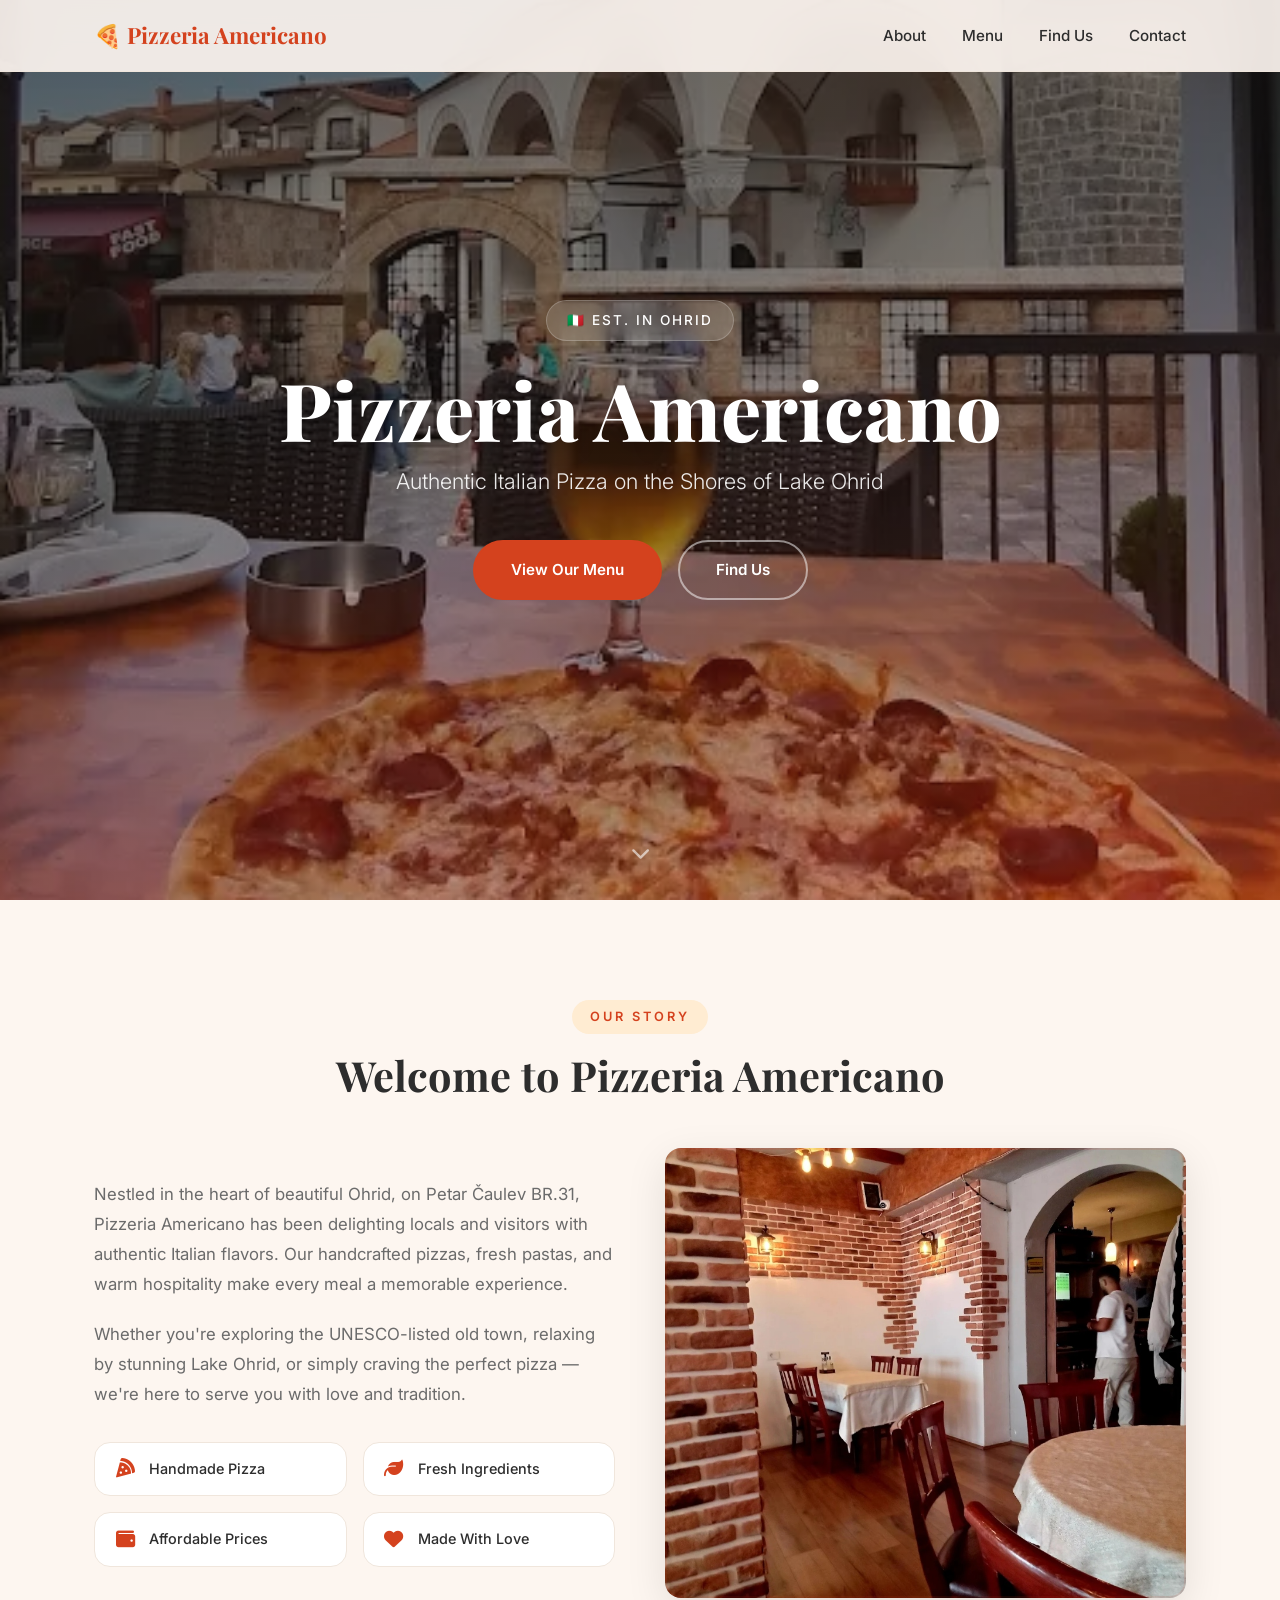
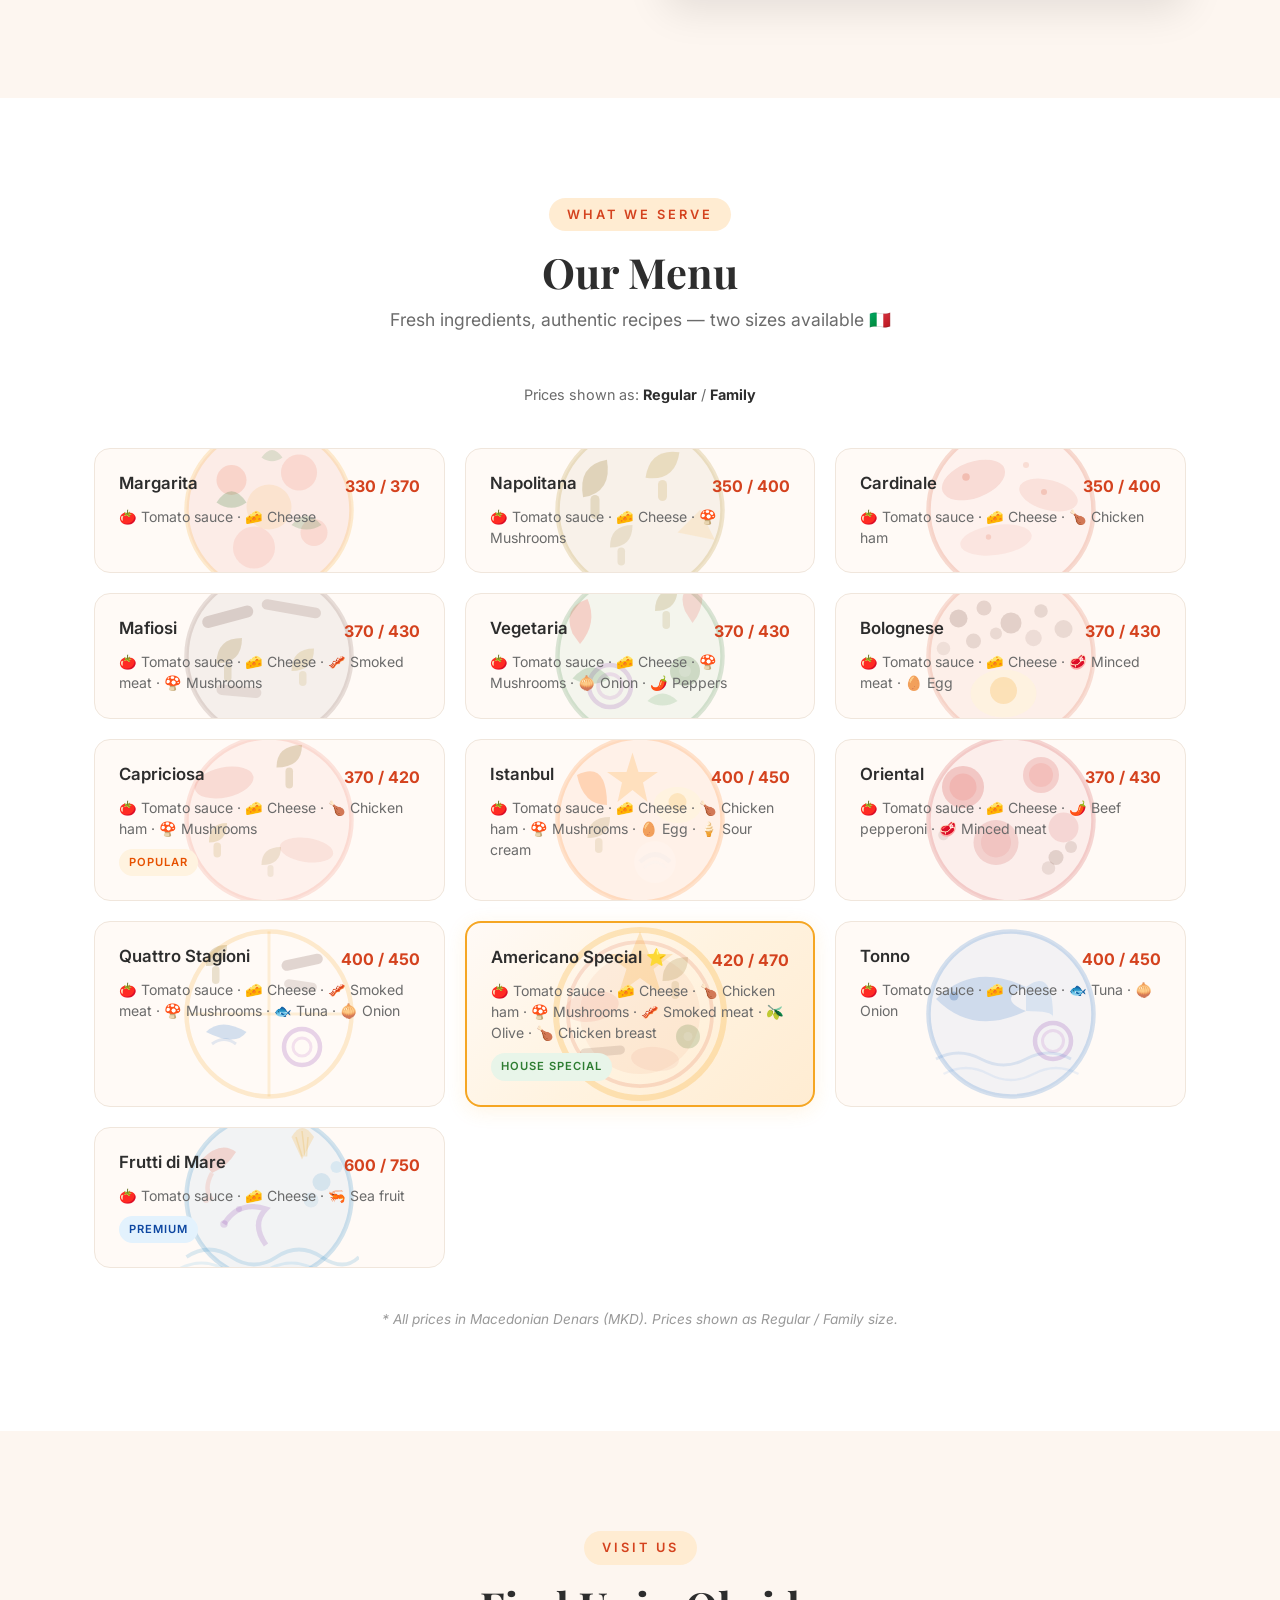
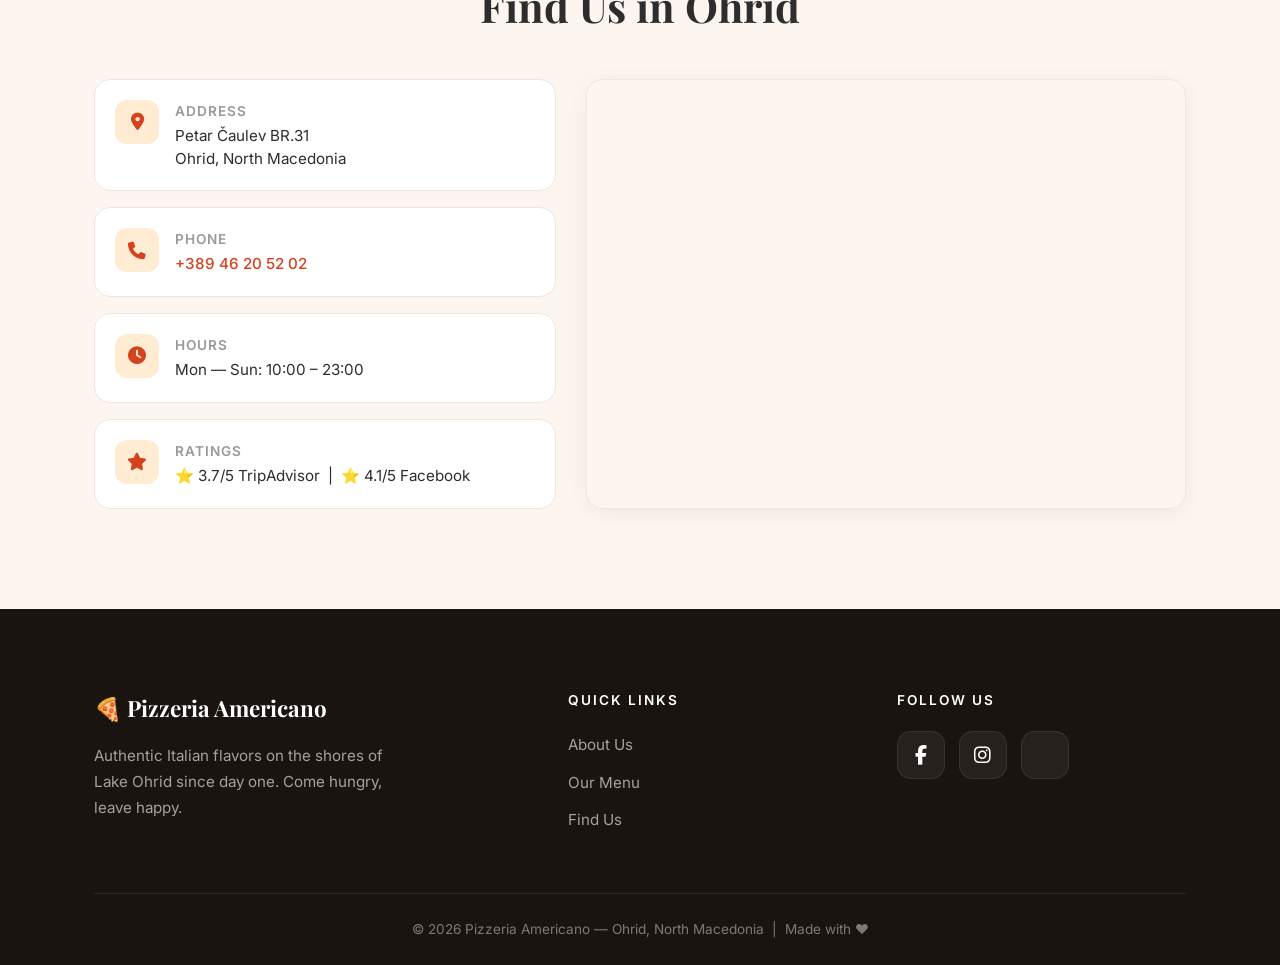
==== index.html @ 8ba512fb "Initial commit: Pizzeria Americano website" ====
<!DOCTYPE html>
<html lang="en">
<head>
    <meta charset="UTF-8">
    <meta name="viewport" content="width=device-width, initial-scale=1.0">

    <!-- SEO: Title shown in Google results and browser tab -->
    <title>Pizzeria Americano — Authentic Pizza in Ohrid, North Macedonia</title>

    <!-- SEO: Description shown under title in Google results -->
    <meta name="description" content="Pizzeria Americano in Ohrid serves authentic Italian pizza, pasta, and more. Affordable prices, cozy atmosphere, located near the city center on Petar Čaulev BR.31.">

    <!-- Open Graph: Makes link look good when shared on Facebook/WhatsApp -->
    <meta property="og:title" content="Pizzeria Americano — Ohrid">
    <meta property="og:description" content="Authentic Italian pizza & pasta in the heart of Ohrid, North Macedonia.">
    <meta property="og:image" content="images/hero.png">
    <meta property="og:type" content="website">

    <!-- Stylesheet -->
    <link rel="stylesheet" href="style.css">

    <!-- Google Fonts (premium typography) -->
    <link rel="preconnect" href="https://fonts.googleapis.com">
    <link rel="preconnect" href="https://fonts.gstatic.com" crossorigin>
    <link href="https://fonts.googleapis.com/css2?family=Playfair+Display:wght@600;700;800&family=Inter:wght@300;400;500;600;700&display=swap" rel="stylesheet">

    <!-- Font Awesome for social media & UI icons (free CDN) -->
    <link rel="stylesheet" href="https://cdnjs.cloudflare.com/ajax/libs/font-awesome/6.5.0/css/all.min.css">
</head>
<body>

    <!-- ==================== NAVIGATION ==================== -->
    <nav id="navbar">
        <div class="nav-container">
            <a href="#" class="nav-logo">🍕 Pizzeria Americano</a>
            <button class="nav-toggle" id="navToggle" aria-label="Toggle menu">
                <i class="fas fa-bars"></i>
            </button>
            <ul class="nav-links" id="navLinks">
                <li><a href="#about">About</a></li>
                <li><a href="#menu">Menu</a></li>
                <li><a href="#location">Find Us</a></li>
                <li><a href="#contact">Contact</a></li>
            </ul>
        </div>
    </nav>

    <!-- ==================== HERO SECTION ==================== -->
    <header id="hero">
        <div class="hero-overlay"></div>
        <div class="hero-content">
            <p class="hero-badge">🇮🇹 Est. in Ohrid</p>
            <h1>Pizzeria Americano</h1>
            <p class="hero-subtitle">Authentic Italian Pizza on the Shores of Lake Ohrid</p>
            <div class="hero-buttons">
                <a href="#menu" class="btn btn-primary">View Our Menu</a>
                <a href="#location" class="btn btn-outline">Find Us</a>
            </div>
        </div>
        <div class="hero-scroll-indicator">
            <i class="fas fa-chevron-down"></i>
        </div>
    </header>

    <!-- ==================== ABOUT ==================== -->
    <section id="about">
        <div class="container">
            <div class="section-header">
                <span class="section-tag">Our Story</span>
                <h2>Welcome to Pizzeria Americano</h2>
            </div>
            <div class="about-content">
                <div class="about-text">
                    <p>
                        Nestled in the heart of beautiful Ohrid, on Petar Čaulev BR.31, 
                        Pizzeria Americano has been delighting locals and visitors with 
                        authentic Italian flavors. Our handcrafted pizzas, fresh pastas, 
                        and warm hospitality make every meal a memorable experience.
                    </p>
                    <p>
                        Whether you're exploring the UNESCO-listed old town, relaxing by 
                        stunning Lake Ohrid, or simply craving the perfect pizza — we're 
                        here to serve you with love and tradition.
                    </p>
                    <!-- CHANGE THIS: Write your own story! -->
                    <div class="about-features">
                        <div class="feature">
                            <i class="fas fa-pizza-slice"></i>
                            <span>Handmade Pizza</span>
                        </div>
                        <div class="feature">
                            <i class="fas fa-leaf"></i>
                            <span>Fresh Ingredients</span>
                        </div>
                        <div class="feature">
                            <i class="fas fa-wallet"></i>
                            <span>Affordable Prices</span>
                        </div>
                        <div class="feature">
                            <i class="fas fa-heart"></i>
                            <span>Made With Love</span>
                        </div>
                    </div>
                </div>
                <div class="about-image">
                    <img src="images/about.jpg" alt="Inside Pizzeria Americano in Ohrid" loading="lazy">
                </div>
            </div>
        </div>
    </section>

    <!-- ==================== MENU ==================== -->
    <section id="menu">
        <div class="container">
            <div class="section-header">
                <span class="section-tag">What We Serve</span>
                <h2>Our Menu</h2>
                <p class="section-subtitle">Fresh ingredients, authentic recipes — two sizes available 🇮🇹</p>
            </div>

            <!-- Size Legend -->
            <div class="size-legend">
                <span>Prices shown as: <strong>Regular</strong> / <strong>Family</strong></span>
            </div>

            <!-- MENU ITEMS GRID -->
            <div class="menu-grid" id="menuGrid">

                <!-- 1. MARGARITA -->
                <div class="menu-item" data-category="pizza">
                    <div class="menu-item-svg">
                        <svg viewBox="0 0 120 120" xmlns="http://www.w3.org/2000/svg">
                            <circle cx="60" cy="60" r="55" fill="#D4421E" opacity="0.07"/>
                            <circle cx="60" cy="60" r="55" fill="none" stroke="#F5A623" stroke-width="3" opacity="0.20"/>
                            <circle cx="35" cy="40" r="10" fill="#E8654A" opacity="0.18"/>
                            <circle cx="80" cy="35" r="12" fill="#E8654A" opacity="0.15"/>
                            <circle cx="50" cy="85" r="14" fill="#E8654A" opacity="0.12"/>
                            <circle cx="90" cy="75" r="9" fill="#E8654A" opacity="0.14"/>
                            <circle cx="60" cy="58" r="15" fill="#F5A623" opacity="0.12"/>
                            <path d="M25 55 Q35 40 45 55 Q35 62 25 55Z" fill="#2E7D32" opacity="0.22"/>
                            <path d="M75 70 Q85 58 95 70 Q85 76 75 70Z" fill="#2E7D32" opacity="0.18"/>
                            <path d="M55 25 Q62 15 69 25 Q62 30 55 25Z" fill="#2E7D32" opacity="0.15"/>
                        </svg>
                    </div>
                    <div class="menu-item-header">
                        <h4>Margarita</h4>
                        <span class="price">330 / 370</span>
                    </div>
                    <p>🍅 Tomato sauce · 🧀 Cheese</p>
                </div>

                <!-- 2. NAPOLITANA -->
                <div class="menu-item" data-category="pizza">
                    <div class="menu-item-svg">
                        <svg viewBox="0 0 120 120" xmlns="http://www.w3.org/2000/svg">
                            <circle cx="60" cy="60" r="55" fill="#8B6914" opacity="0.06"/>
                            <circle cx="60" cy="60" r="55" fill="none" stroke="#A67C00" stroke-width="3" opacity="0.18"/>
                            <path d="M20 50 Q20 28 40 28 Q40 50 20 50Z" fill="#8B6914" opacity="0.22" transform="rotate(-10 30 39)"/>
                            <rect x="27" y="50" width="6" height="16" rx="3" fill="#8B6914" opacity="0.18"/>
                            <path d="M65 40 Q65 20 85 20 Q85 40 65 40Z" fill="#A67C00" opacity="0.18" transform="rotate(8 75 30)"/>
                            <rect x="72" y="40" width="6" height="14" rx="3" fill="#A67C00" opacity="0.15"/>
                            <path d="M40 85 Q40 70 55 70 Q55 85 40 85Z" fill="#8B6914" opacity="0.14"/>
                            <rect x="45" y="85" width="5" height="12" rx="2.5" fill="#8B6914" opacity="0.12"/>
                            <path d="M85 75 L100 60 L110 80Z" fill="#F5A623" opacity="0.12"/>
                        </svg>
                    </div>
                    <div class="menu-item-header">
                        <h4>Napolitana</h4>
                        <span class="price">350 / 400</span>
                    </div>
                    <p>🍅 Tomato sauce · 🧀 Cheese · 🍄 Mushrooms</p>
                </div>

                <!-- 3. CARDINALE -->
                <div class="menu-item" data-category="pizza">
                    <div class="menu-item-svg">
                        <svg viewBox="0 0 120 120" xmlns="http://www.w3.org/2000/svg">
                            <circle cx="60" cy="60" r="55" fill="#E8998A" opacity="0.08"/>
                            <circle cx="60" cy="60" r="55" fill="none" stroke="#D4421E" stroke-width="3" opacity="0.18"/>
                            <ellipse cx="35" cy="40" rx="22" ry="12" fill="#E8998A" opacity="0.25" transform="rotate(-20 35 40)"/>
                            <ellipse cx="85" cy="50" rx="20" ry="10" fill="#E8998A" opacity="0.20" transform="rotate(15 85 50)"/>
                            <ellipse cx="50" cy="80" rx="24" ry="10" fill="#E8998A" opacity="0.15" transform="rotate(-8 50 80)"/>
                            <circle cx="30" cy="38" r="2.5" fill="#D4421E" opacity="0.20"/>
                            <circle cx="82" cy="48" r="2" fill="#D4421E" opacity="0.18"/>
                            <circle cx="45" cy="78" r="1.8" fill="#D4421E" opacity="0.15"/>
                            <circle cx="70" cy="30" r="2" fill="#D4421E" opacity="0.12"/>
                        </svg>
                    </div>
                    <div class="menu-item-header">
                        <h4>Cardinale</h4>
                        <span class="price">350 / 400</span>
                    </div>
                    <p>🍅 Tomato sauce · 🧀 Cheese · 🍗 Chicken ham</p>
                </div>

                <!-- 4. MAFIOSI -->
                <div class="menu-item" data-category="pizza">
                    <div class="menu-item-svg">
                        <svg viewBox="0 0 120 120" xmlns="http://www.w3.org/2000/svg">
                            <circle cx="60" cy="60" r="55" fill="#5D4037" opacity="0.06"/>
                            <circle cx="60" cy="60" r="55" fill="none" stroke="#795548" stroke-width="3" opacity="0.18"/>
                            <rect x="15" y="30" width="35" height="8" rx="4" fill="#795548" opacity="0.22" transform="rotate(-15 32 34)"/>
                            <rect x="55" y="25" width="40" height="7" rx="3.5" fill="#795548" opacity="0.18" transform="rotate(10 75 28)"/>
                            <rect x="25" y="80" width="30" height="7" rx="3.5" fill="#795548" opacity="0.14" transform="rotate(5 40 83)"/>
                            <path d="M25 65 Q25 48 42 48 Q42 65 25 65Z" fill="#8B6914" opacity="0.20"/>
                            <rect x="30" y="65" width="5" height="12" rx="2.5" fill="#8B6914" opacity="0.16"/>
                            <path d="M75 70 Q75 55 90 55 Q90 70 75 70Z" fill="#A67C00" opacity="0.16"/>
                            <rect x="80" y="70" width="5" height="10" rx="2.5" fill="#A67C00" opacity="0.12"/>
                        </svg>
                    </div>
                    <div class="menu-item-header">
                        <h4>Mafiosi</h4>
                        <span class="price">370 / 430</span>
                    </div>
                    <p>🍅 Tomato sauce · 🧀 Cheese · 🥓 Smoked meat · 🍄 Mushrooms</p>
                </div>

                <!-- 5. VEGETARIA -->
                <div class="menu-item" data-category="pizza">
                    <div class="menu-item-svg">
                        <svg viewBox="0 0 120 120" xmlns="http://www.w3.org/2000/svg">
                            <circle cx="60" cy="60" r="55" fill="#4CAF50" opacity="0.06"/>
                            <circle cx="60" cy="60" r="55" fill="none" stroke="#2E7D32" stroke-width="3" opacity="0.18"/>
                            <path d="M15 45 Q8 28 25 22 Q32 38 20 52Z" fill="#F44336" opacity="0.20"/>
                            <path d="M90 30 Q84 15 100 10 Q105 25 95 38Z" fill="#E53935" opacity="0.16"/>
                            <path d="M70 30 Q70 15 85 15 Q85 30 70 30Z" fill="#8B6914" opacity="0.18"/>
                            <rect x="75" y="30" width="5" height="12" rx="2.5" fill="#8B6914" opacity="0.14"/>
                            <circle cx="40" cy="80" r="14" fill="none" stroke="#7B1FA2" stroke-width="3" opacity="0.16"/>
                            <circle cx="40" cy="80" r="8" fill="none" stroke="#9C27B0" stroke-width="2.5" opacity="0.12"/>
                            <circle cx="90" cy="70" r="10" fill="#33691E" opacity="0.20"/>
                            <circle cx="90" cy="70" r="4" fill="#FFFAF6" opacity="0.18"/>
                            <path d="M15 75 Q28 60 40 75 Q28 82 15 75Z" fill="#2E7D32" opacity="0.18"/>
                            <path d="M65 90 Q75 80 85 90 Q75 96 65 90Z" fill="#388E3C" opacity="0.14"/>
                        </svg>
                    </div>
                    <div class="menu-item-header">
                        <h4>Vegetaria</h4>
                        <span class="price">370 / 430</span>
                    </div>
                    <p>🍅 Tomato sauce · 🧀 Cheese · 🍄 Mushrooms · 🧅 Onion · 🌶️ Peppers</p>
                </div>

                <!-- 6. BOLOGNESE -->
                <div class="menu-item" data-category="pizza">
                    <div class="menu-item-svg">
                        <svg viewBox="0 0 120 120" xmlns="http://www.w3.org/2000/svg">
                            <circle cx="60" cy="60" r="55" fill="#D4421E" opacity="0.06"/>
                            <circle cx="60" cy="60" r="55" fill="none" stroke="#D4421E" stroke-width="3" opacity="0.16"/>
                            <circle cx="25" cy="35" r="6" fill="#795548" opacity="0.22"/>
                            <circle cx="42" cy="28" r="5" fill="#795548" opacity="0.18"/>
                            <circle cx="60" cy="38" r="7" fill="#795548" opacity="0.20"/>
                            <circle cx="80" cy="30" r="4.5" fill="#795548" opacity="0.16"/>
                            <circle cx="95" cy="42" r="6" fill="#795548" opacity="0.14"/>
                            <circle cx="35" cy="50" r="5" fill="#795548" opacity="0.16"/>
                            <circle cx="75" cy="48" r="5.5" fill="#795548" opacity="0.12"/>
                            <circle cx="50" cy="45" r="4" fill="#795548" opacity="0.14"/>
                            <circle cx="15" cy="55" r="4.5" fill="#795548" opacity="0.10"/>
                            <ellipse cx="55" cy="85" rx="22" ry="16" fill="#FFF9C4" opacity="0.25"/>
                            <circle cx="55" cy="83" r="9" fill="#F5A623" opacity="0.22"/>
                        </svg>
                    </div>
                    <div class="menu-item-header">
                        <h4>Bolognese</h4>
                        <span class="price">370 / 430</span>
                    </div>
                    <p>🍅 Tomato sauce · 🧀 Cheese · 🥩 Minced meat · 🥚 Egg</p>
                </div>

                <!-- 7. CAPRICIOSA -->
                <div class="menu-item" data-category="pizza">
                    <div class="menu-item-svg">
                        <svg viewBox="0 0 120 120" xmlns="http://www.w3.org/2000/svg">
                            <circle cx="60" cy="60" r="55" fill="#E8654A" opacity="0.06"/>
                            <circle cx="60" cy="60" r="55" fill="none" stroke="#E8654A" stroke-width="3" opacity="0.16"/>
                            <ellipse cx="30" cy="35" rx="20" ry="10" fill="#E8998A" opacity="0.25" transform="rotate(-12 30 35)"/>
                            <ellipse cx="85" cy="80" rx="18" ry="8" fill="#E8998A" opacity="0.18" transform="rotate(8 85 80)"/>
                            <path d="M65 25 Q65 10 82 10 Q82 25 65 25Z" fill="#8B6914" opacity="0.22"/>
                            <rect x="71" y="25" width="5" height="14" rx="2.5" fill="#8B6914" opacity="0.18"/>
                            <path d="M20 75 Q20 62 32 62 Q32 75 20 75Z" fill="#A67C00" opacity="0.18"/>
                            <rect x="23" y="75" width="5" height="10" rx="2.5" fill="#A67C00" opacity="0.14"/>
                            <path d="M55 90 Q55 78 68 78 Q68 90 55 90Z" fill="#8B6914" opacity="0.14"/>
                            <rect x="59" y="90" width="4" height="8" rx="2" fill="#8B6914" opacity="0.10"/>
                        </svg>
                    </div>
                    <div class="menu-item-header">
                        <h4>Capriciosa</h4>
                        <span class="price">370 / 420</span>
                    </div>
                    <p>🍅 Tomato sauce · 🧀 Cheese · 🍗 Chicken ham · 🍄 Mushrooms</p>
                    <span class="menu-badge popular">Popular</span>
                </div>

                <!-- 8. ISTANBUL -->
                <div class="menu-item" data-category="pizza">
                    <div class="menu-item-svg">
                        <svg viewBox="0 0 120 120" xmlns="http://www.w3.org/2000/svg">
                            <circle cx="60" cy="60" r="55" fill="#FF6F00" opacity="0.06"/>
                            <circle cx="60" cy="60" r="55" fill="none" stroke="#FF6F00" stroke-width="3" opacity="0.18"/>
                            <path d="M18 30 Q38 20 38 50 Q22 50 18 30Z" fill="#FF6F00" opacity="0.22"/>
                            <polygon points="55,15 59,28 72,28 62,35 65,48 55,40 45,48 48,35 38,28 51,28" fill="#FF8F00" opacity="0.18"/>
                            <ellipse cx="85" cy="50" rx="16" ry="12" fill="#FFF9C4" opacity="0.22"/>
                            <circle cx="85" cy="48" r="6" fill="#F5A623" opacity="0.18"/>
                            <path d="M25 72 Q25 58 40 58 Q40 72 25 72Z" fill="#8B6914" opacity="0.16"/>
                            <rect x="30" y="72" width="5" height="10" rx="2.5" fill="#8B6914" opacity="0.12"/>
                            <circle cx="70" cy="88" r="14" fill="#FAFAFA" opacity="0.15"/>
                            <path d="M60 88 Q70 78 80 88" fill="none" stroke="#E0E0E0" stroke-width="3" opacity="0.18"/>
                            <path d="M63 92 Q70 84 77 92" fill="none" stroke="#EEEEEE" stroke-width="2" opacity="0.14"/>
                        </svg>
                    </div>
                    <div class="menu-item-header">
                        <h4>Istanbul</h4>
                        <span class="price">400 / 450</span>
                    </div>
                    <p>🍅 Tomato sauce · 🧀 Cheese · 🍗 Chicken ham · 🍄 Mushrooms · 🥚 Egg · 🍦 Sour cream</p>
                </div>

                <!-- 9. ORIENTAL -->
                <div class="menu-item" data-category="pizza">
                    <div class="menu-item-svg">
                        <svg viewBox="0 0 120 120" xmlns="http://www.w3.org/2000/svg">
                            <circle cx="60" cy="60" r="55" fill="#B71C1C" opacity="0.05"/>
                            <circle cx="60" cy="60" r="55" fill="none" stroke="#C62828" stroke-width="3" opacity="0.18"/>
                            <circle cx="28" cy="38" r="14" fill="#C62828" opacity="0.20"/>
                            <circle cx="28" cy="38" r="9" fill="#E53935" opacity="0.12"/>
                            <circle cx="80" cy="30" r="12" fill="#C62828" opacity="0.16"/>
                            <circle cx="80" cy="30" r="8" fill="#E53935" opacity="0.10"/>
                            <circle cx="50" cy="75" r="15" fill="#B71C1C" opacity="0.14"/>
                            <circle cx="50" cy="75" r="10" fill="#D32F2F" opacity="0.08"/>
                            <circle cx="95" cy="65" r="10" fill="#C62828" opacity="0.12"/>
                            <circle cx="90" cy="85" r="5" fill="#795548" opacity="0.20"/>
                            <circle cx="100" cy="78" r="4" fill="#795548" opacity="0.16"/>
                            <circle cx="85" cy="92" r="4.5" fill="#795548" opacity="0.14"/>
                            <circle cx="15" cy="70" r="3.5" fill="#795548" opacity="0.12"/>
                        </svg>
                    </div>
                    <div class="menu-item-header">
                        <h4>Oriental</h4>
                        <span class="price">370 / 430</span>
                    </div>
                    <p>🍅 Tomato sauce · 🧀 Cheese · 🌶️ Beef pepperoni · 🥩 Minced meat</p>
                </div>

                <!-- 10. QUATTRO STAGIONI -->
                <div class="menu-item" data-category="pizza">
                    <div class="menu-item-svg">
                        <svg viewBox="0 0 120 120" xmlns="http://www.w3.org/2000/svg">
                            <circle cx="60" cy="60" r="55" fill="none" stroke="#F5A623" stroke-width="3" opacity="0.20"/>
                            <line x1="60" y1="5" x2="60" y2="115" stroke="#F5A623" stroke-width="2" opacity="0.15"/>
                            <line x1="5" y1="60" x2="115" y2="60" stroke="#F5A623" stroke-width="2" opacity="0.15"/>
                            <rect x="68" y="22" width="28" height="7" rx="3.5" fill="#795548" opacity="0.22" transform="rotate(-12 82 25)"/>
                            <rect x="70" y="38" width="22" height="6" rx="3" fill="#795548" opacity="0.16" transform="rotate(8 81 41)"/>
                            <path d="M18 28 Q18 14 32 14 Q32 28 18 28Z" fill="#8B6914" opacity="0.22"/>
                            <rect x="22" y="28" width="5" height="12" rx="2.5" fill="#8B6914" opacity="0.18"/>
                            <path d="M18 72 Q28 62 45 72 Q38 82 18 72Z" fill="#1565C0" opacity="0.18"/>
                            <path d="M22 80 Q30 74 38 80" fill="none" stroke="#1565C0" stroke-width="2" opacity="0.12"/>
                            <circle cx="82" cy="82" r="12" fill="none" stroke="#7B1FA2" stroke-width="3" opacity="0.18"/>
                            <circle cx="82" cy="82" r="6" fill="none" stroke="#9C27B0" stroke-width="2" opacity="0.12"/>
                        </svg>
                    </div>
                    <div class="menu-item-header">
                        <h4>Quattro Stagioni</h4>
                        <span class="price">400 / 450</span>
                    </div>
                    <p>🍅 Tomato sauce · 🧀 Cheese · 🥓 Smoked meat · 🍄 Mushrooms · 🐟 Tuna · 🧅 Onion</p>
                </div>

                <!-- 11. AMERICANO SPECIAL -->
                <div class="menu-item special" data-category="pizza">
                    <div class="menu-item-svg">
                        <svg viewBox="0 0 120 120" xmlns="http://www.w3.org/2000/svg">
                            <circle cx="60" cy="60" r="56" fill="none" stroke="#F5A623" stroke-width="4" opacity="0.25"/>
                            <circle cx="60" cy="60" r="48" fill="none" stroke="#D4421E" stroke-width="2.5" opacity="0.15"/>
                            <circle cx="60" cy="60" r="40" fill="#D4421E" opacity="0.06"/>
                            <polygon points="60,5 66,20 82,20 69,30 74,46 60,36 46,46 51,30 38,20 54,20" fill="#F5A623" opacity="0.22"/>
                            <ellipse cx="28" cy="55" rx="18" ry="10" fill="#E8998A" opacity="0.20" transform="rotate(-10 28 55)"/>
                            <path d="M75 38 Q75 22 92 22 Q92 38 75 38Z" fill="#8B6914" opacity="0.18"/>
                            <rect x="81" y="38" width="5" height="12" rx="2.5" fill="#8B6914" opacity="0.14"/>
                            <circle cx="92" cy="75" r="8" fill="#33691E" opacity="0.18"/>
                            <circle cx="92" cy="75" r="3" fill="#FFFAF6" opacity="0.15"/>
                            <rect x="20" y="82" width="30" height="6" rx="3" fill="#795548" opacity="0.16" transform="rotate(-5 35 85)"/>
                            <ellipse cx="70" cy="90" rx="16" ry="8" fill="#E8998A" opacity="0.14" transform="rotate(5 70 90)"/>
                        </svg>
                    </div>
                    <div class="menu-item-header">
                        <h4>Americano Special ⭐</h4>
                        <span class="price">420 / 470</span>
                    </div>
                    <p>🍅 Tomato sauce · 🧀 Cheese · 🍗 Chicken ham · 🍄 Mushrooms · 🥓 Smoked meat · 🫒 Olive · 🍗 Chicken breast</p>
                    <span class="menu-badge house">House Special</span>
                </div>

                <!-- 12. TONNO -->
                <div class="menu-item" data-category="pizza">
                    <div class="menu-item-svg">
                        <svg viewBox="0 0 120 120" xmlns="http://www.w3.org/2000/svg">
                            <circle cx="60" cy="60" r="55" fill="#1565C0" opacity="0.05"/>
                            <circle cx="60" cy="60" r="55" fill="none" stroke="#1565C0" stroke-width="3" opacity="0.18"/>
                            <path d="M10 50 Q35 25 70 42 Q50 50 70 58 Q35 75 10 50Z" fill="#1565C0" opacity="0.16"/>
                            <circle cx="22" cy="48" r="3" fill="#0D47A1" opacity="0.22"/>
                            <path d="M70 42 Q88 28 88 62 Q88 58 70 58Z" fill="#1976D2" opacity="0.12"/>
                            <circle cx="88" cy="78" r="12" fill="none" stroke="#7B1FA2" stroke-width="3" opacity="0.18"/>
                            <circle cx="88" cy="78" r="7" fill="none" stroke="#9C27B0" stroke-width="2" opacity="0.12"/>
                            <path d="M10 90 Q25 82 40 90 Q55 98 70 90 Q85 82 100 90" fill="none" stroke="#1565C0" stroke-width="2" opacity="0.12"/>
                            <path d="M15 100 Q30 92 45 100 Q60 108 75 100 Q90 92 105 100" fill="none" stroke="#1976D2" stroke-width="1.5" opacity="0.08"/>
                        </svg>
                    </div>
                    <div class="menu-item-header">
                        <h4>Tonno</h4>
                        <span class="price">400 / 450</span>
                    </div>
                    <p>🍅 Tomato sauce · 🧀 Cheese · 🐟 Tuna · 🧅 Onion</p>
                </div>

                <!-- 13. FRUTTI DI MARE -->
                <div class="menu-item" data-category="pizza">
                    <div class="menu-item-svg">
                        <svg viewBox="0 0 120 120" xmlns="http://www.w3.org/2000/svg">
                            <circle cx="60" cy="60" r="55" fill="#0277BD" opacity="0.05"/>
                            <circle cx="60" cy="60" r="55" fill="none" stroke="#0277BD" stroke-width="3" opacity="0.18"/>
                            <path d="M15 35 Q28 22 38 30 Q32 40 22 44Z" fill="#E8654A" opacity="0.22"/>
                            <path d="M22 44 Q16 55 22 62" fill="none" stroke="#E8654A" stroke-width="3" opacity="0.16"/>
                            <circle cx="18" cy="62" r="2" fill="#E8654A" opacity="0.14"/>
                            <path d="M75 20 Q82 8 90 20 L82 35Z" fill="#F5A623" opacity="0.20"/>
                            <line x1="78" y1="20" x2="82" y2="33" stroke="#E8A317" stroke-width="1" opacity="0.18"/>
                            <line x1="82" y1="16" x2="84" y2="33" stroke="#E8A317" stroke-width="1" opacity="0.18"/>
                            <line x1="86" y1="20" x2="85" y2="33" stroke="#E8A317" stroke-width="1" opacity="0.18"/>
                            <path d="M30 78 Q40 62 58 68 Q48 78 58 92" fill="none" stroke="#7B1FA2" stroke-width="3.5" opacity="0.16"/>
                            <circle cx="30" cy="78" r="2.5" fill="#7B1FA2" opacity="0.14"/>
                            <circle cx="40" cy="68" r="2" fill="#7B1FA2" opacity="0.12"/>
                            <path d="M5 100 Q20 90 35 100 Q50 110 65 100 Q80 90 95 100 Q110 110 120 100" fill="none" stroke="#0277BD" stroke-width="2.5" opacity="0.14"/>
                            <path d="M0 108 Q15 100 30 108 Q45 116 60 108 Q75 100 90 108 Q105 116 120 108" fill="none" stroke="#0288D1" stroke-width="2" opacity="0.10"/>
                            <circle cx="95" cy="50" r="6" fill="#0277BD" opacity="0.12"/>
                            <circle cx="105" cy="40" r="4" fill="#0288D1" opacity="0.10"/>
                            <circle cx="88" cy="62" r="5" fill="#0277BD" opacity="0.08"/>
                        </svg>
                    </div>
                    <div class="menu-item-header">
                        <h4>Frutti di Mare</h4>
                        <span class="price">600 / 750</span>
                    </div>
                    <p>🍅 Tomato sauce · 🧀 Cheese · 🦐 Sea fruit</p>
                    <span class="menu-badge premium">Premium</span>
                </div>

            </div>

            <p class="menu-note">
                * All prices in Macedonian Denars (MKD). Prices shown as Regular / Family size.
            </p>
        </div>
    </section>

    <!-- ==================== LOCATION ==================== -->
    <section id="location">
        <div class="container">
            <div class="section-header">
                <span class="section-tag">Visit Us</span>
                <h2>Find Us in Ohrid</h2>
            </div>
            <div class="location-wrapper">
                <div class="location-info">
                    <div class="info-card">
                        <div class="info-icon"><i class="fas fa-map-marker-alt"></i></div>
                        <div>
                            <h4>Address</h4>
                            <p>Petar Čaulev BR.31<br>Ohrid, North Macedonia</p>
                        </div>
                    </div>
                    <div class="info-card">
                        <div class="info-icon"><i class="fas fa-phone"></i></div>
                        <div>
                            <h4>Phone</h4>
                            <p><a href="tel:+38946205202">+389 46 20 52 02</a></p>
                        </div>
                    </div>
                    <div class="info-card">
                        <div class="info-icon"><i class="fas fa-clock"></i></div>
                        <div>
                            <h4>Hours</h4>
                            <p>Mon — Sun: 10:00 – 23:00</p>
                        </div>
                    </div>
                    <div class="info-card">
                        <div class="info-icon"><i class="fas fa-star"></i></div>
                        <div>
                            <h4>Ratings</h4>
                            <p>⭐ 3.7/5 TripAdvisor &nbsp;|&nbsp; ⭐ 4.1/5 Facebook</p>
                        </div>
                    </div>
                </div>
                <!-- Google Maps Embed -->
                <div class="map-container">
                    <!--
                        HOW TO GET YOUR OWN EMBED CODE:
                        1. Go to maps.google.com
                        2. Search for your restaurant
                        3. Click "Share" → "Embed a map"
                        4. Copy the <iframe> code and paste it here
                    -->
                    <iframe
                        src="https://www.google.com/maps/embed?pb=!1m18!1m12!1m3!1d2989.5!2d20.7985!3d41.1128!2m3!1f0!2f0!3f0!3m2!1i1024!2i768!4f13.1!3m3!1m2!1s0x0%3A0x0!2sPizzeria%20Americano!5e0!3m2!1sen!2smk!4v1234567890"
                        width="100%"
                        height="100%"
                        style="border:0;"
                        allowfullscreen=""
                        loading="lazy"
                        referrerpolicy="no-referrer-when-downgrade"
                        title="Pizzeria Americano on Google Maps">
                    </iframe>
                    <!-- CHANGE THIS: Replace the iframe src with your actual Google Maps embed URL -->
                </div>
            </div>
        </div>
    </section>

    <!-- ==================== FOOTER / CONTACT ==================== -->
    <footer id="contact">
        <div class="container">
            <div class="footer-grid">
                <div class="footer-brand">
                    <h3>🍕 Pizzeria Americano</h3>
                    <p>Authentic Italian flavors on the shores of Lake Ohrid since day one. Come hungry, leave happy.</p>
                </div>
                <div class="footer-links">
                    <h4>Quick Links</h4>
                    <ul>
                        <li><a href="#about">About Us</a></li>
                        <li><a href="#menu">Our Menu</a></li>
                        <li><a href="#location">Find Us</a></li>
                    </ul>
                </div>
                <div class="footer-social">
                    <h4>Follow Us</h4>
                    <!-- CHANGE THESE URLs to your actual pages! -->
                    <div class="social-links">
                        <a href="https://www.facebook.com/PizzeriaAmericano" target="_blank" rel="noopener" aria-label="Facebook" title="Follow us on Facebook">
                            <i class="fab fa-facebook-f"></i>
                        </a>
                        <a href="https://www.instagram.com/pizzeriaamericano_ohrid" target="_blank" rel="noopener" aria-label="Instagram" title="Follow us on Instagram">
                            <i class="fab fa-instagram"></i>
                        </a>
                        <a href="https://www.tripadvisor.com/Restaurant_Review-g303864-d6600162-Reviews-Pizzeria_Americano-Ohrid_Southwestern_Region.html" target="_blank" rel="noopener" aria-label="TripAdvisor" title="See our TripAdvisor reviews">
                            <i class="fab fa-tripadvisor"></i>
                        </a>
                    </div>
                </div>
            </div>
            <div class="footer-bottom">
                <p>© 2026 Pizzeria Americano — Ohrid, North Macedonia &nbsp;|&nbsp; Made with ❤️</p>
            </div>
        </div>
    </footer>

    <!-- JavaScript -->
    <script src="script.js"></script>
</body>
</html>
---- style.css ----
/* ============================================================
   PIZZERIA AMERICANO — COMPLETE STYLESHEET
   ============================================================ */

/* ========== CSS VARIABLES ========== */
:root {
    /* Colors */
    --color-primary: #D4421E;
    --color-primary-dark: #B3361A;
    --color-primary-light: #E8654A;
    --color-accent: #F5A623;
    --color-accent-light: #FFECD2;
    --color-bg: #FDF6F0;
    --color-bg-alt: #FFFFFF;
    --color-bg-dark: #1A1410;
    --color-bg-card: #FFFAF6;
    --color-text: #2D2D2D;
    --color-text-light: #6B6B6B;
    --color-text-muted: #999999;
    --color-white: #FFFFFF;
    --color-border: #F0E6DC;
    --color-success: #2ECC71;

    /* Typography */
    --font-heading: 'Playfair Display', Georgia, serif;
    --font-body: 'Inter', -apple-system, BlinkMacSystemFont, sans-serif;

    /* Spacing & Sizing */
    --radius: 16px;
    --radius-sm: 8px;
    --radius-full: 50px;
    --shadow: 0 4px 24px rgba(0, 0, 0, 0.06);
    --shadow-lg: 0 12px 40px rgba(0, 0, 0, 0.1);
    --shadow-hover: 0 8px 30px rgba(212, 66, 30, 0.15);
    --transition: 0.3s cubic-bezier(0.4, 0, 0.2, 1);

    /* Layout */
    --max-width: 1140px;
    --nav-height: 72px;
}

/* ========== RESET & BASE ========== */
*, *::before, *::after {
    margin: 0;
    padding: 0;
    box-sizing: border-box;
}

html {
    scroll-behavior: smooth;
    scroll-padding-top: var(--nav-height);
}

body {
    font-family: var(--font-body);
    color: var(--color-text);
    background-color: var(--color-bg);
    line-height: 1.7;
    overflow-x: hidden;
    -webkit-font-smoothing: antialiased;
}

img {
    max-width: 100%;
    height: auto;
    display: block;
}

a {
    color: inherit;
    text-decoration: none;
}

.container {
    max-width: var(--max-width);
    margin: 0 auto;
    padding: 0 24px;
}

/* ========== SECTION HEADERS ========== */
.section-header {
    text-align: center;
    margin-bottom: 3rem;
}

.section-tag {
    display: inline-block;
    font-size: 0.8rem;
    font-weight: 600;
    text-transform: uppercase;
    letter-spacing: 3px;
    color: var(--color-primary);
    background: var(--color-accent-light);
    padding: 6px 18px;
    border-radius: var(--radius-full);
    margin-bottom: 1rem;
}

h2 {
    font-family: var(--font-heading);
    font-size: 2.6rem;
    color: var(--color-text);
    margin-bottom: 0.5rem;
    line-height: 1.2;
}

.section-subtitle {
    font-size: 1.1rem;
    color: var(--color-text-light);
    max-width: 550px;
    margin: 0 auto;
}

/* ========== NAVIGATION ========== */
#navbar {
    position: fixed;
    top: 0;
    width: 100%;
    height: var(--nav-height);
    background: rgba(253, 246, 240, 0.92);
    backdrop-filter: blur(20px);
    -webkit-backdrop-filter: blur(20px);
    border-bottom: 1px solid var(--color-border);
    z-index: 1000;
    transition: background var(--transition), box-shadow var(--transition);
}

#navbar.scrolled {
    background: rgba(255, 255, 255, 0.97);
    box-shadow: var(--shadow);
}

.nav-container {
    max-width: var(--max-width);
    margin: 0 auto;
    padding: 0 24px;
    height: 100%;
    display: flex;
    justify-content: space-between;
    align-items: center;
}

.nav-logo {
    font-family: var(--font-heading);
    font-size: 1.4rem;
    font-weight: 700;
    color: var(--color-primary);
    text-decoration: none;
    transition: opacity var(--transition);
}

.nav-logo:hover {
    opacity: 0.8;
}

.nav-links {
    list-style: none;
    display: flex;
    gap: 36px;
}

.nav-links a {
    text-decoration: none;
    color: var(--color-text);
    font-weight: 500;
    font-size: 0.95rem;
    position: relative;
    transition: color var(--transition);
}

.nav-links a::after {
    content: '';
    position: absolute;
    bottom: -4px;
    left: 0;
    width: 0;
    height: 2px;
    background: var(--color-primary);
    transition: width var(--transition);
    border-radius: 2px;
}

.nav-links a:hover {
    color: var(--color-primary);
}

.nav-links a:hover::after {
    width: 100%;
}

.nav-toggle {
    display: none;
    background: none;
    border: none;
    font-size: 1.4rem;
    cursor: pointer;
    color: var(--color-text);
    padding: 8px;
    border-radius: var(--radius-sm);
    transition: background var(--transition);
}

.nav-toggle:hover {
    background: rgba(0, 0, 0, 0.05);
}

/* ========== HERO ========== */
#hero {
    height: 100vh;
    min-height: 600px;
    background: url('images/hero.png') center bottom/cover no-repeat;
    position: relative;
    display: flex;
    align-items: center;
    justify-content: center;
    text-align: center;
}

.hero-overlay {
    position: absolute;
    inset: 0;
    background: linear-gradient(
        165deg,
        rgba(26, 20, 16, 0.65) 0%,
        rgba(26, 20, 16, 0.45) 40%,
        rgba(212, 66, 30, 0.25) 100%
    );
}

.hero-content {
    position: relative;
    z-index: 2;
    color: var(--color-white);
    padding: 20px;
    animation: heroFadeIn 1s ease-out;
}

@keyframes heroFadeIn {
    from { opacity: 0; transform: translateY(30px); }
    to { opacity: 1; transform: translateY(0); }
}

.hero-badge {
    display: inline-block;
    font-size: 0.85rem;
    font-weight: 500;
    letter-spacing: 2px;
    text-transform: uppercase;
    background: rgba(255, 255, 255, 0.15);
    backdrop-filter: blur(10px);
    padding: 8px 20px;
    border-radius: var(--radius-full);
    border: 1px solid rgba(255, 255, 255, 0.2);
    margin-bottom: 1.5rem;
}

.hero-content h1 {
    font-family: var(--font-heading);
    font-size: clamp(2.8rem, 7vw, 5rem);
    font-weight: 800;
    margin-bottom: 0.6rem;
    text-shadow: 0 4px 20px rgba(0, 0, 0, 0.3);
    line-height: 1.1;
}

.hero-subtitle {
    font-size: clamp(1rem, 2.5vw, 1.35rem);
    font-weight: 300;
    margin-bottom: 2.5rem;
    opacity: 0.9;
    max-width: 500px;
    margin-left: auto;
    margin-right: auto;
}

.hero-buttons {
    display: flex;
    gap: 16px;
    justify-content: center;
    flex-wrap: wrap;
}

/* Buttons */
.btn {
    display: inline-flex;
    align-items: center;
    gap: 8px;
    padding: 15px 36px;
    border-radius: var(--radius-full);
    font-weight: 600;
    font-size: 0.95rem;
    font-family: var(--font-body);
    cursor: pointer;
    border: 2px solid transparent;
    transition: all var(--transition);
    text-decoration: none;
}

.btn-primary {
    background: var(--color-primary);
    color: var(--color-white);
    border-color: var(--color-primary);
}

.btn-primary:hover {
    background: var(--color-primary-dark);
    border-color: var(--color-primary-dark);
    transform: translateY(-3px);
    box-shadow: 0 10px 30px rgba(212, 66, 30, 0.35);
}

.btn-outline {
    background: transparent;
    color: var(--color-white);
    border-color: rgba(255, 255, 255, 0.5);
}

.btn-outline:hover {
    background: var(--color-white);
    color: var(--color-text);
    border-color: var(--color-white);
    transform: translateY(-3px);
}

/* Scroll indicator */
.hero-scroll-indicator {
    position: absolute;
    bottom: 30px;
    left: 50%;
    transform: translateX(-50%);
    color: var(--color-white);
    font-size: 1.2rem;
    opacity: 0.6;
    animation: bounce 2s infinite;
    z-index: 2;
}

@keyframes bounce {
    0%, 20%, 50%, 80%, 100% { transform: translateX(-50%) translateY(0); }
    40% { transform: translateX(-50%) translateY(-10px); }
    60% { transform: translateX(-50%) translateY(-5px); }
}

/* ========== ABOUT ========== */
#about {
    padding: 100px 0;
}

.about-content {
    display: grid;
    grid-template-columns: 1fr 1fr;
    gap: 50px;
    align-items: center;
}

.about-text p {
    font-size: 1.05rem;
    color: var(--color-text-light);
    margin-bottom: 1.2rem;
    line-height: 1.8;
}

.about-features {
    display: grid;
    grid-template-columns: 1fr 1fr;
    gap: 16px;
    margin-top: 2rem;
}

.feature {
    display: flex;
    align-items: center;
    gap: 12px;
    padding: 14px 18px;
    background: var(--color-bg-alt);
    border-radius: var(--radius);
    border: 1px solid var(--color-border);
    transition: all var(--transition);
}

.feature:hover {
    border-color: var(--color-primary);
    transform: translateY(-2px);
    box-shadow: var(--shadow);
}

.feature i {
    color: var(--color-primary);
    font-size: 1.2rem;
    width: 24px;
    text-align: center;
}

.feature span {
    font-weight: 500;
    font-size: 0.9rem;
}

.about-image {
    position: relative;
    border-radius: var(--radius);
    overflow: hidden;
    box-shadow: var(--shadow-lg);
}

.about-image::after {
    content: '';
    position: absolute;
    inset: 0;
    border-radius: var(--radius);
    border: 2px solid rgba(212, 66, 30, 0.1);
}

.about-image img {
    width: 100%;
    height: 450px;
    object-fit: cover;
    transition: transform 0.6s ease;
}

.about-image:hover img {
    transform: scale(1.03);
}

/* ========== MENU ========== */
#menu {
    padding: 100px 0;
    background: var(--color-bg-alt);
}

/* Size Legend */
.size-legend {
    text-align: center;
    margin-bottom: 2.5rem;
    font-size: 0.9rem;
    color: var(--color-text-light);
}

.size-legend strong {
    color: var(--color-text);
}

/* Menu Grid */
.menu-grid {
    display: grid;
    grid-template-columns: repeat(auto-fill, minmax(280px, 1fr));
    gap: 20px;
}

.menu-item {
    background: var(--color-bg-card);
    padding: 24px;
    border-radius: var(--radius);
    border: 1px solid var(--color-border);
    transition: all var(--transition);
    position: relative;
    overflow: hidden;
}

/* SVG background illustration — full card coverage */
.menu-item-svg {
    position: absolute;
    top: 50%;
    left: 50%;
    transform: translate(-50%, -50%);
    width: 180px;
    height: 180px;
    pointer-events: none;
    opacity: 1;
    transition: opacity var(--transition), transform var(--transition);
}

.menu-item-svg svg {
    width: 100%;
    height: 100%;
}

.menu-item:hover .menu-item-svg {
    opacity: 1;
    transform: translate(-50%, -50%) scale(1.15) rotate(3deg);
}

.menu-item::before {
    content: '';
    position: absolute;
    top: 0;
    left: 0;
    width: 4px;
    height: 0;
    background: var(--color-primary);
    transition: height var(--transition);
    border-radius: 0 0 4px 0;
}

.menu-item:hover {
    transform: translateY(-4px);
    box-shadow: var(--shadow-hover);
    border-color: transparent;
}

.menu-item:hover::before {
    height: 100%;
}

/* Americano Special highlighted card */
.menu-item.special {
    background: linear-gradient(135deg, #FFFAF6 0%, #FFF3E0 50%, #FFECD2 100%);
    border: 2px solid var(--color-accent);
    box-shadow: 0 4px 20px rgba(245, 166, 35, 0.12);
}

.menu-item.special:hover {
    box-shadow: 0 8px 35px rgba(245, 166, 35, 0.25);
    border-color: var(--color-primary);
}

.menu-item.hidden {
    display: none;
}

.menu-item-header {
    display: flex;
    justify-content: space-between;
    align-items: flex-start;
    margin-bottom: 6px;
    gap: 12px;
    position: relative;
    z-index: 1;
}

.menu-item h4 {
    font-size: 1.05rem;
    font-weight: 600;
    line-height: 1.3;
}

.menu-item p {
    font-size: 0.88rem;
    color: var(--color-text-light);
    line-height: 1.5;
    position: relative;
    z-index: 1;
}

.price {
    font-weight: 700;
    color: var(--color-primary);
    font-size: 1rem;
    white-space: nowrap;
}

.menu-badge {
    display: inline-block;
    font-size: 0.7rem;
    font-weight: 600;
    text-transform: uppercase;
    letter-spacing: 1px;
    padding: 4px 10px;
    border-radius: var(--radius-full);
    margin-top: 10px;
    position: relative;
    z-index: 1;
}

.menu-badge.popular {
    background: #FFF3E0;
    color: #E65100;
}

.menu-badge.house {
    background: #E8F5E9;
    color: #2E7D32;
}

.menu-badge.premium {
    background: #E3F2FD;
    color: #0D47A1;
}

.menu-note {
    text-align: center;
    margin-top: 2.5rem;
    font-size: 0.85rem;
    color: var(--color-text-muted);
    font-style: italic;
}

/* ========== LOCATION ========== */
#location {
    padding: 100px 0;
}

.location-wrapper {
    display: grid;
    grid-template-columns: 1fr 1.3fr;
    gap: 30px;
    align-items: stretch;
    margin-top: 1rem;
}

.location-info {
    display: flex;
    flex-direction: column;
    gap: 16px;
}

.info-card {
    display: flex;
    align-items: flex-start;
    gap: 16px;
    padding: 20px;
    background: var(--color-bg-alt);
    border-radius: var(--radius);
    border: 1px solid var(--color-border);
    transition: all var(--transition);
}

.info-card:hover {
    border-color: var(--color-primary);
    box-shadow: var(--shadow);
}

.info-icon {
    width: 44px;
    height: 44px;
    display: flex;
    align-items: center;
    justify-content: center;
    background: var(--color-accent-light);
    color: var(--color-primary);
    border-radius: 12px;
    font-size: 1.1rem;
    flex-shrink: 0;
}

.info-card h4 {
    font-size: 0.85rem;
    font-weight: 600;
    text-transform: uppercase;
    letter-spacing: 1px;
    color: var(--color-text-muted);
    margin-bottom: 2px;
}

.info-card p {
    font-size: 0.95rem;
    line-height: 1.5;
}

.info-card a {
    color: var(--color-primary);
    font-weight: 500;
}

.info-card a:hover {
    text-decoration: underline;
}

.map-container {
    border-radius: var(--radius);
    overflow: hidden;
    border: 1px solid var(--color-border);
    box-shadow: var(--shadow);
    min-height: 380px;
}

.map-container iframe {
    display: block;
}

/* ========== FOOTER ========== */
#contact {
    background: var(--color-bg-dark);
    color: rgba(255, 255, 255, 0.85);
    padding: 80px 0 0;
}

.footer-grid {
    display: grid;
    grid-template-columns: 1.5fr 1fr 1fr;
    gap: 40px;
    padding-bottom: 50px;
    border-bottom: 1px solid rgba(255, 255, 255, 0.08);
}

.footer-brand h3 {
    font-family: var(--font-heading);
    font-size: 1.4rem;
    color: var(--color-white);
    margin-bottom: 1rem;
}

.footer-brand p {
    font-size: 0.95rem;
    line-height: 1.7;
    opacity: 0.7;
    max-width: 320px;
}

.footer-links h4,
.footer-social h4 {
    font-size: 0.85rem;
    font-weight: 600;
    text-transform: uppercase;
    letter-spacing: 2px;
    color: var(--color-white);
    margin-bottom: 1.2rem;
}

.footer-links ul {
    list-style: none;
}

.footer-links li {
    margin-bottom: 10px;
}

.footer-links a {
    font-size: 0.95rem;
    opacity: 0.7;
    transition: opacity var(--transition), color var(--transition);
}

.footer-links a:hover {
    opacity: 1;
    color: var(--color-accent);
}

/* Social Links */
.social-links {
    display: flex;
    gap: 14px;
}

.social-links a {
    display: flex;
    align-items: center;
    justify-content: center;
    width: 48px;
    height: 48px;
    border-radius: 14px;
    background: rgba(255, 255, 255, 0.06);
    color: var(--color-white);
    font-size: 1.2rem;
    border: 1px solid rgba(255, 255, 255, 0.08);
    transition: all var(--transition);
}

.social-links a:hover {
    background: var(--color-primary);
    border-color: var(--color-primary);
    transform: translateY(-3px);
    box-shadow: 0 6px 20px rgba(212, 66, 30, 0.3);
}

.footer-bottom {
    text-align: center;
    padding: 24px 0;
}

.footer-bottom p {
    font-size: 0.85rem;
    opacity: 0.5;
}

/* ========== MOBILE RESPONSIVE ========== */
@media (max-width: 900px) {
    .about-content {
        grid-template-columns: 1fr;
        gap: 30px;
    }

    .about-image img {
        height: 300px;
    }

    .location-wrapper {
        grid-template-columns: 1fr;
    }

    .footer-grid {
        grid-template-columns: 1fr;
        gap: 30px;
    }
}

@media (max-width: 768px) {
    :root {
        --nav-height: 64px;
    }

    h2 {
        font-size: 2rem;
    }

    .nav-toggle {
        display: block;
    }

    .nav-links {
        display: none;
        flex-direction: column;
        position: absolute;
        top: var(--nav-height);
        left: 0;
        width: 100%;
        background: rgba(255, 255, 255, 0.98);
        backdrop-filter: blur(20px);
        padding: 20px 24px;
        box-shadow: var(--shadow-lg);
        gap: 8px;
        border-top: 1px solid var(--color-border);
    }

    .nav-links.active {
        display: flex;
    }

    .nav-links li a {
        display: block;
        padding: 12px 0;
        font-size: 1.05rem;
    }

    .hero-content h1 {
        font-size: 2.4rem;
    }

    .hero-buttons {
        flex-direction: column;
        align-items: center;
    }

    .btn {
        width: 100%;
        max-width: 280px;
        justify-content: center;
    }

    .about-features {
        grid-template-columns: 1fr;
    }

    .menu-grid {
        grid-template-columns: 1fr;
    }

    .menu-tabs {
        gap: 8px;
    }

    .menu-tab {
        padding: 8px 16px;
        font-size: 0.82rem;
    }

    #about, #menu, #location {
        padding: 70px 0;
    }
}

@media (max-width: 480px) {
    .container {
        padding: 0 16px;
    }

    .hero-content h1 {
        font-size: 2rem;
    }

    .info-card {
        padding: 16px;
    }
}
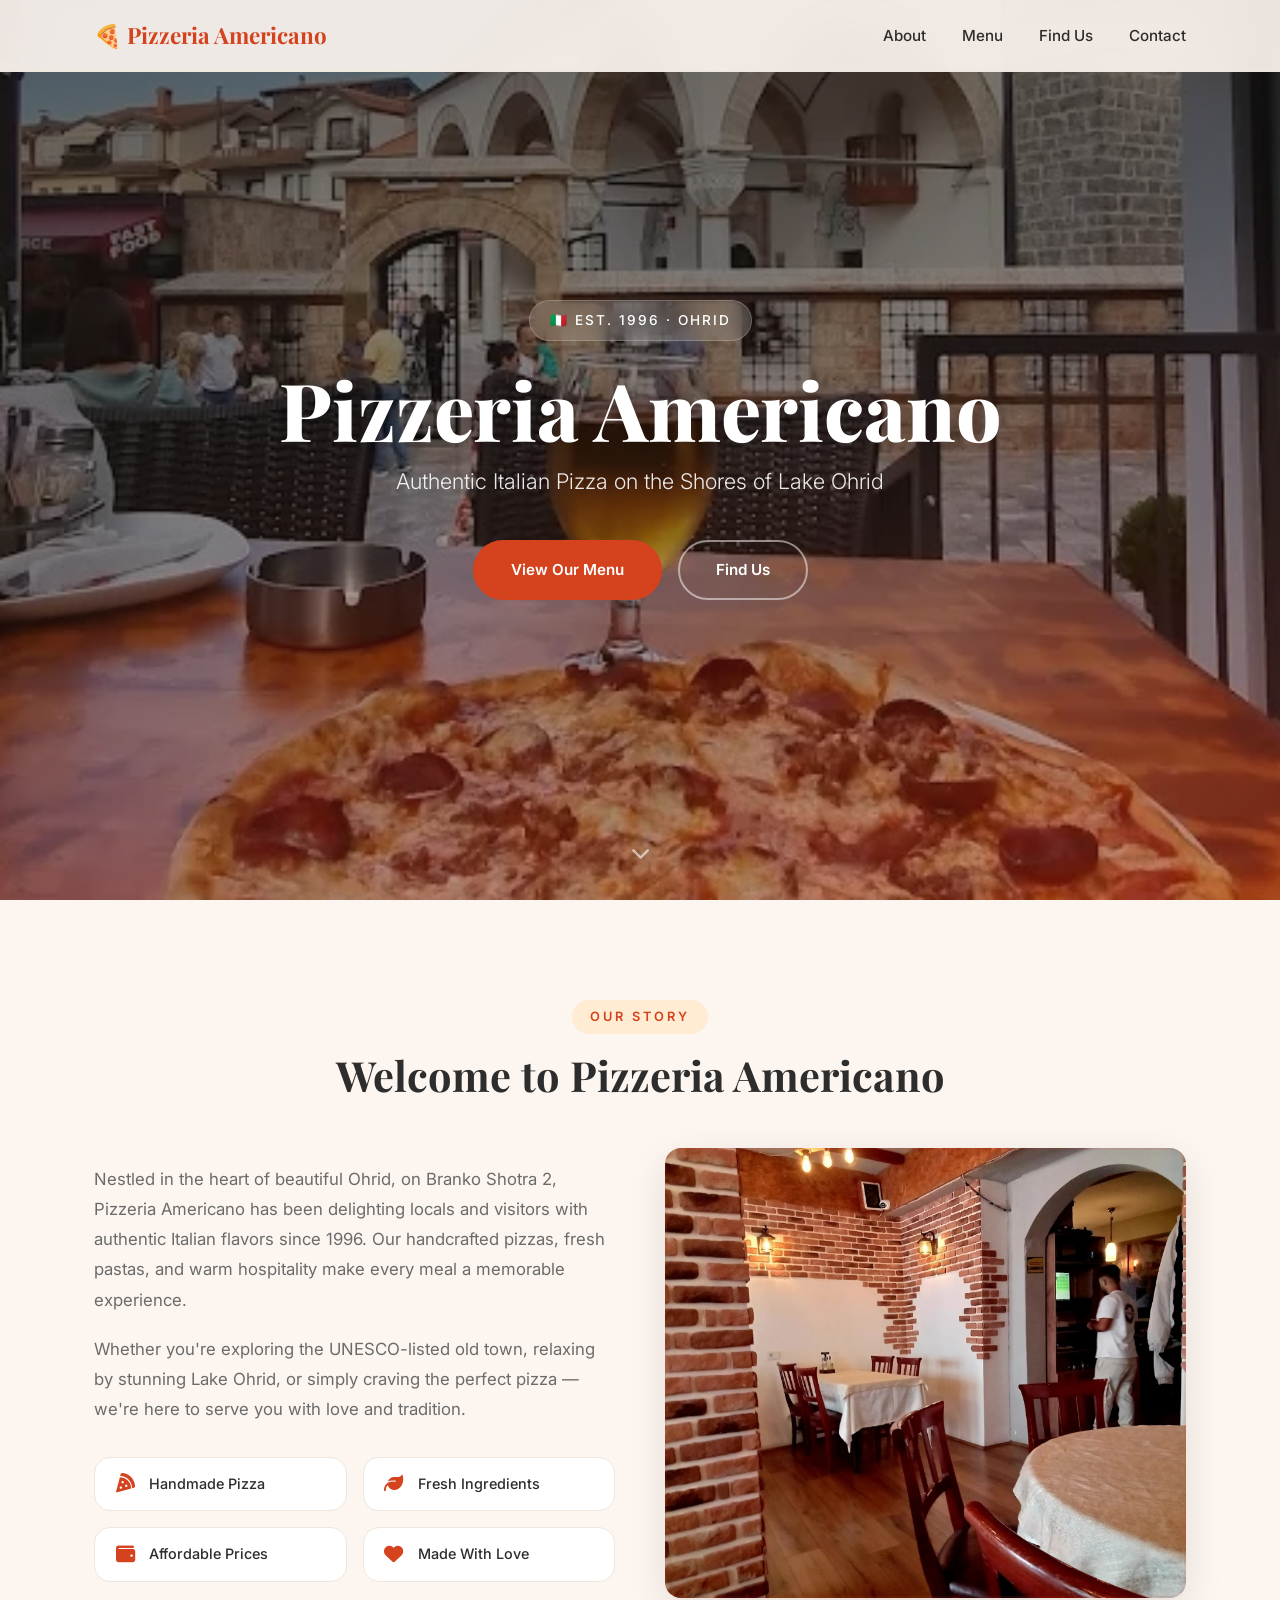
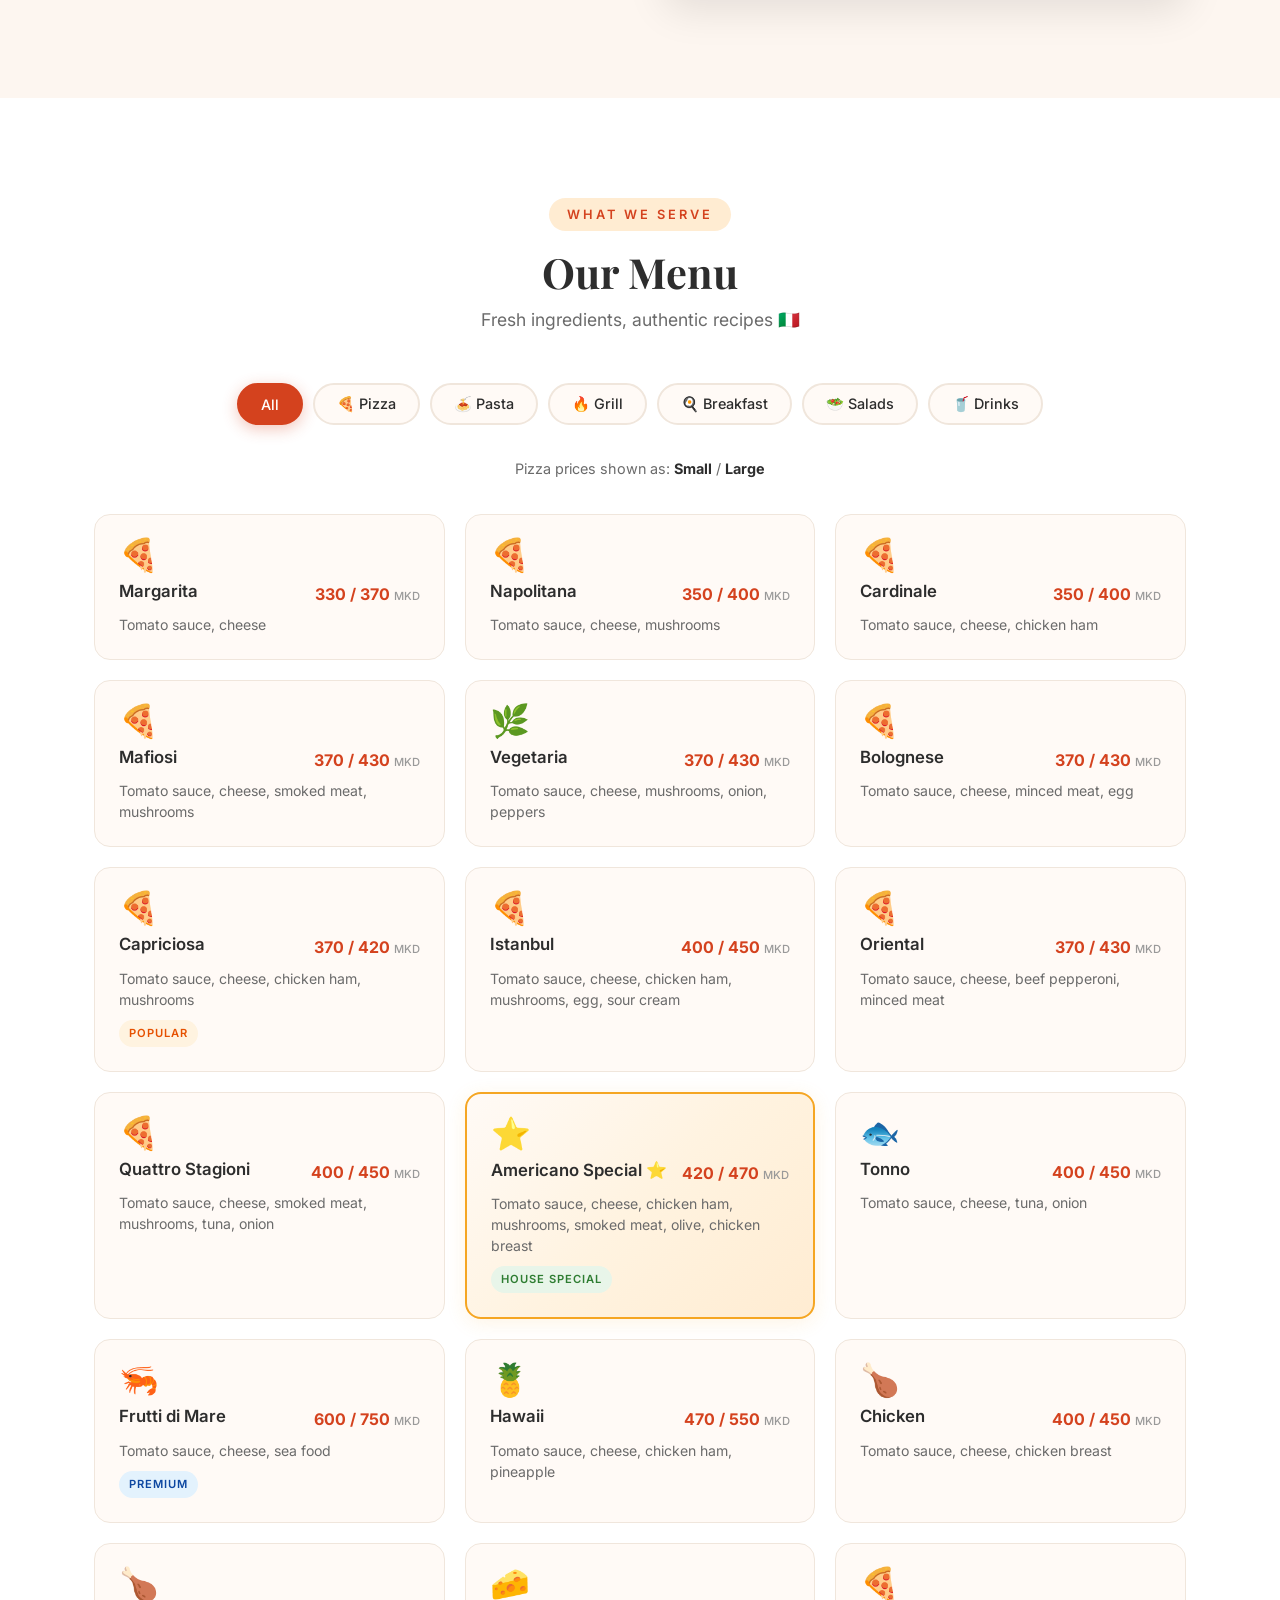
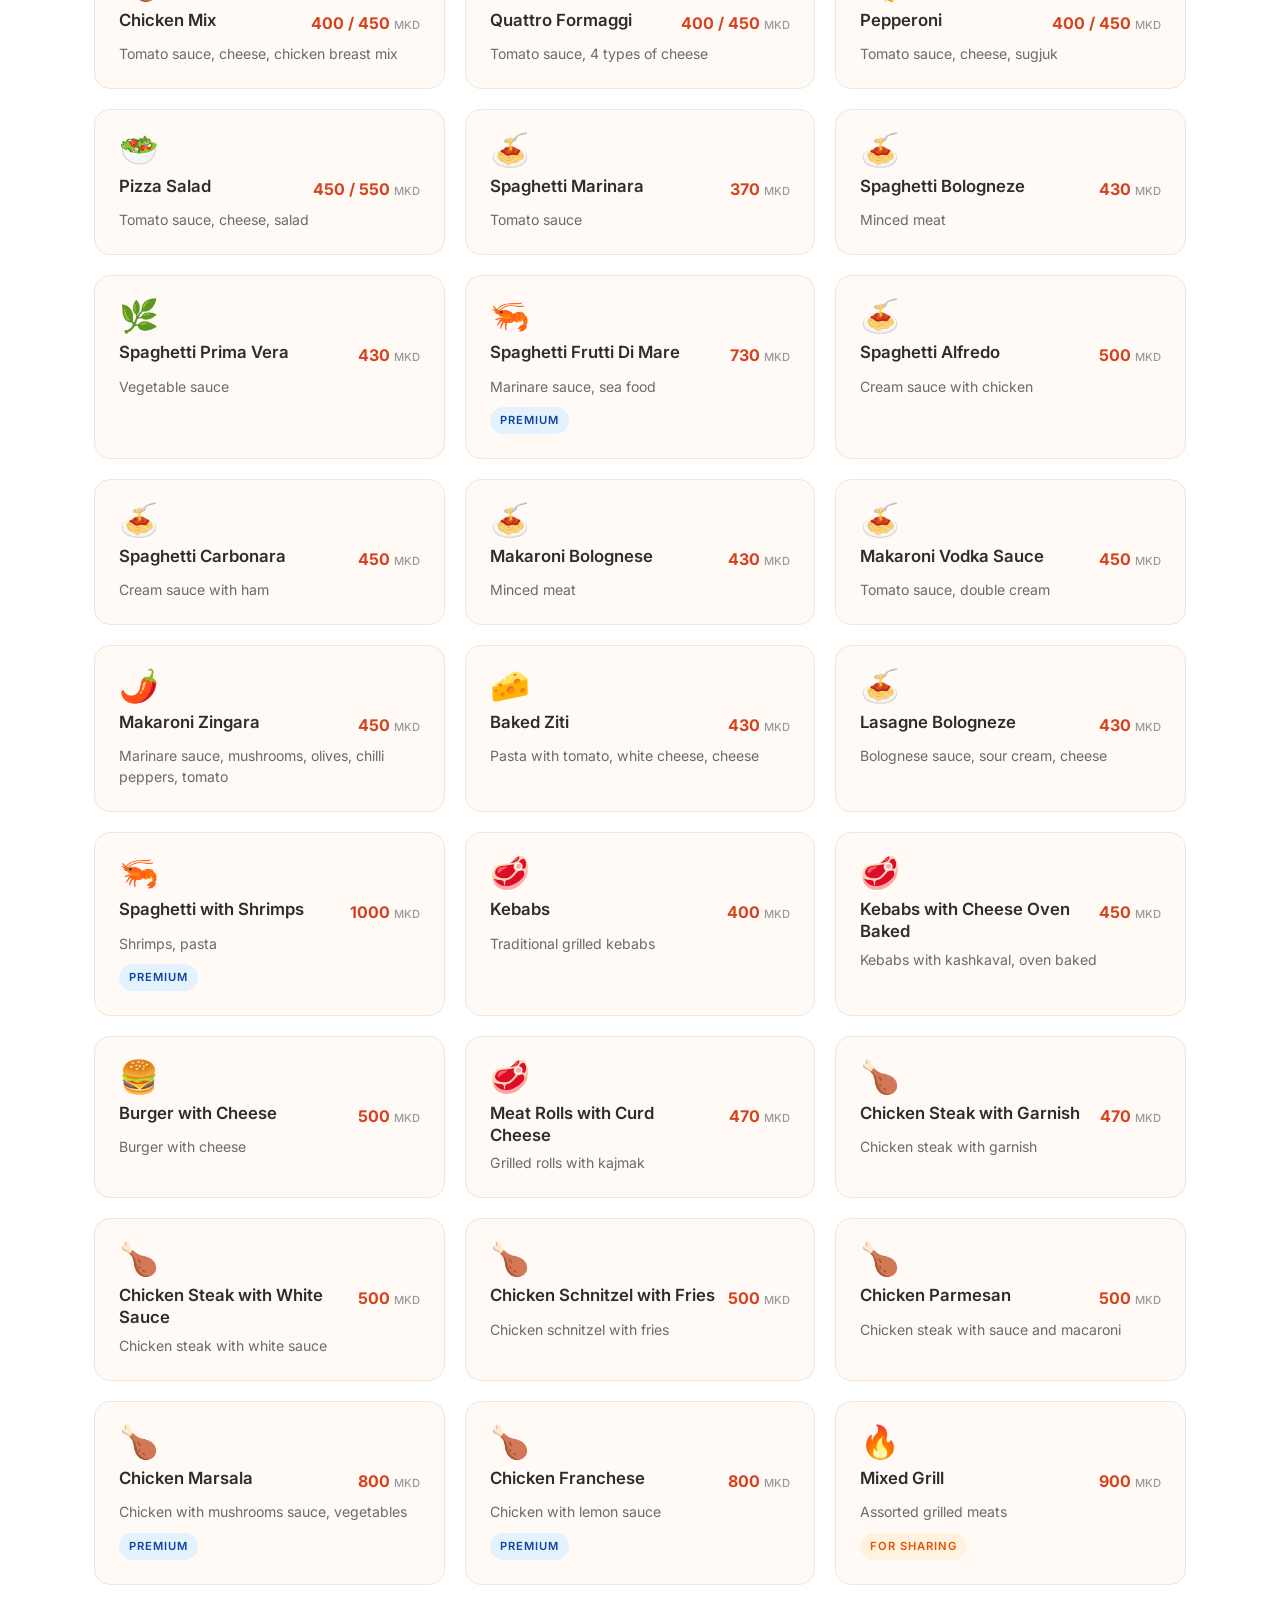
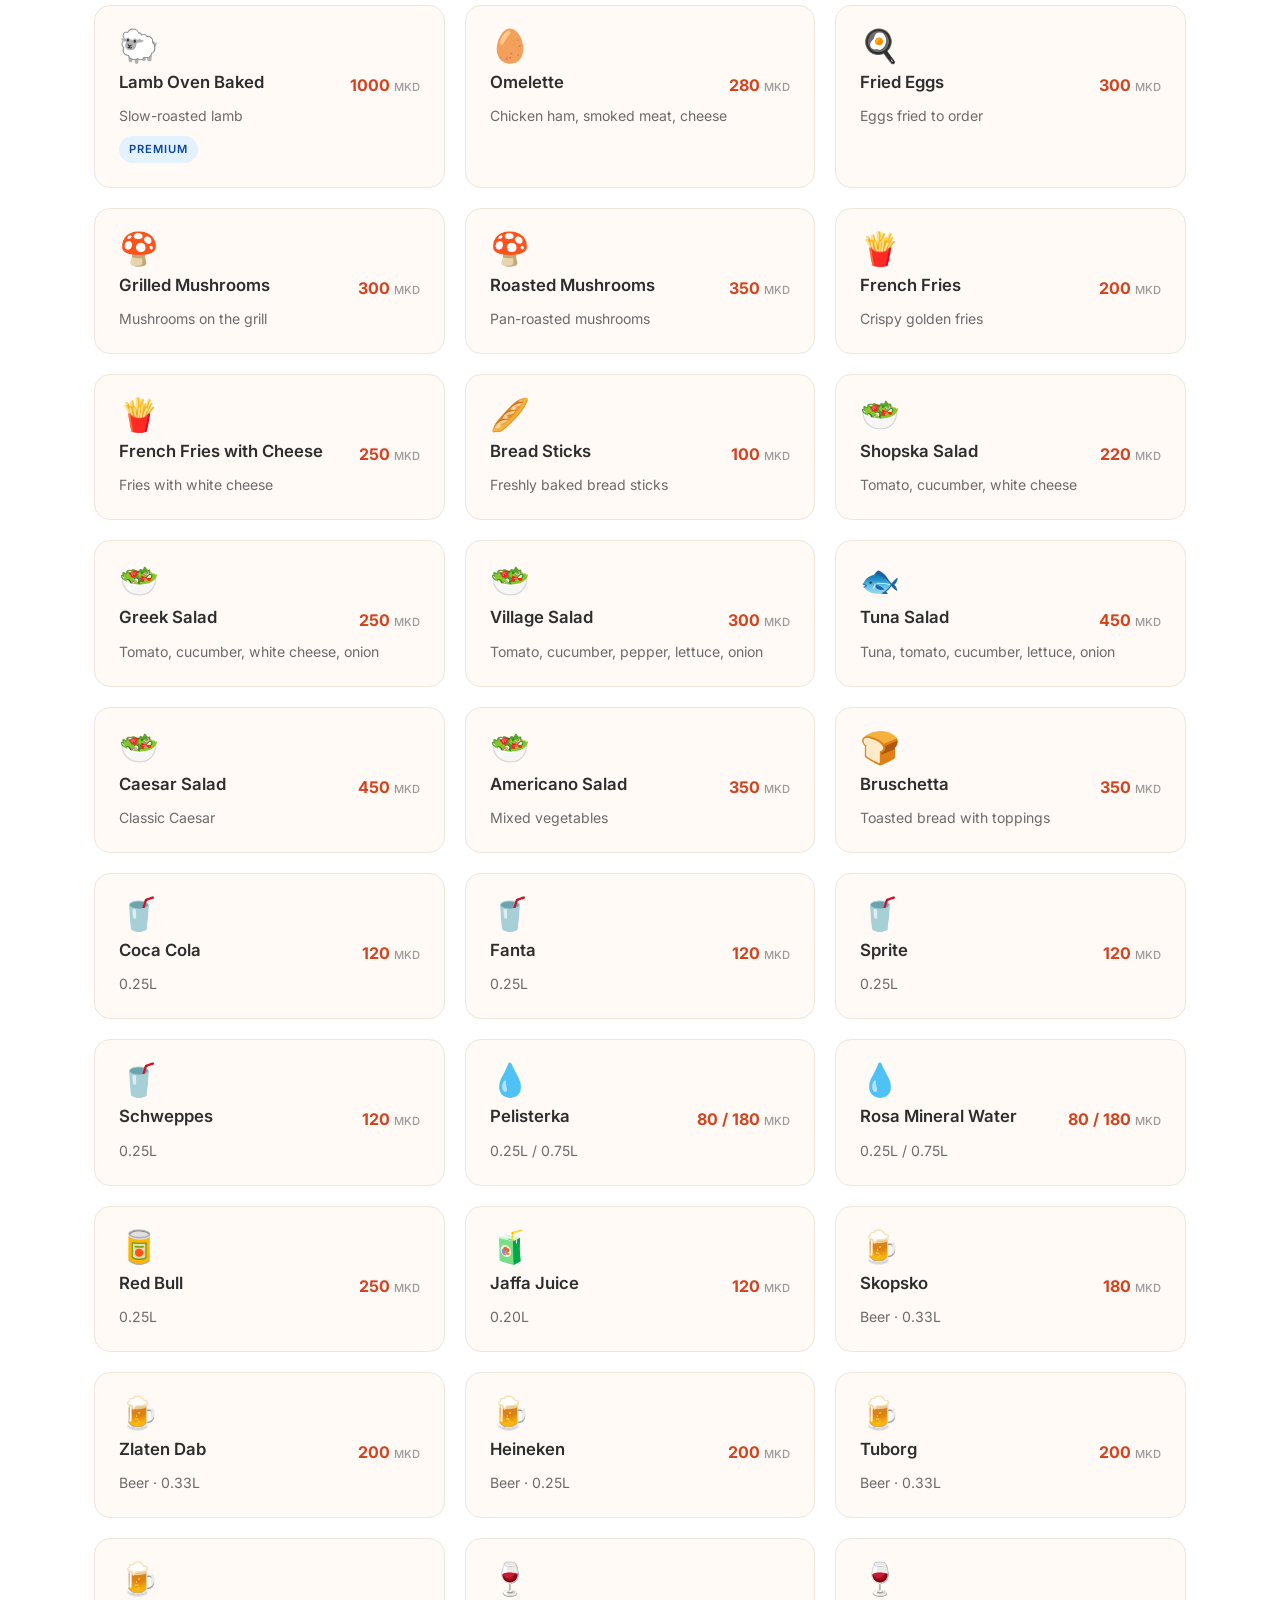
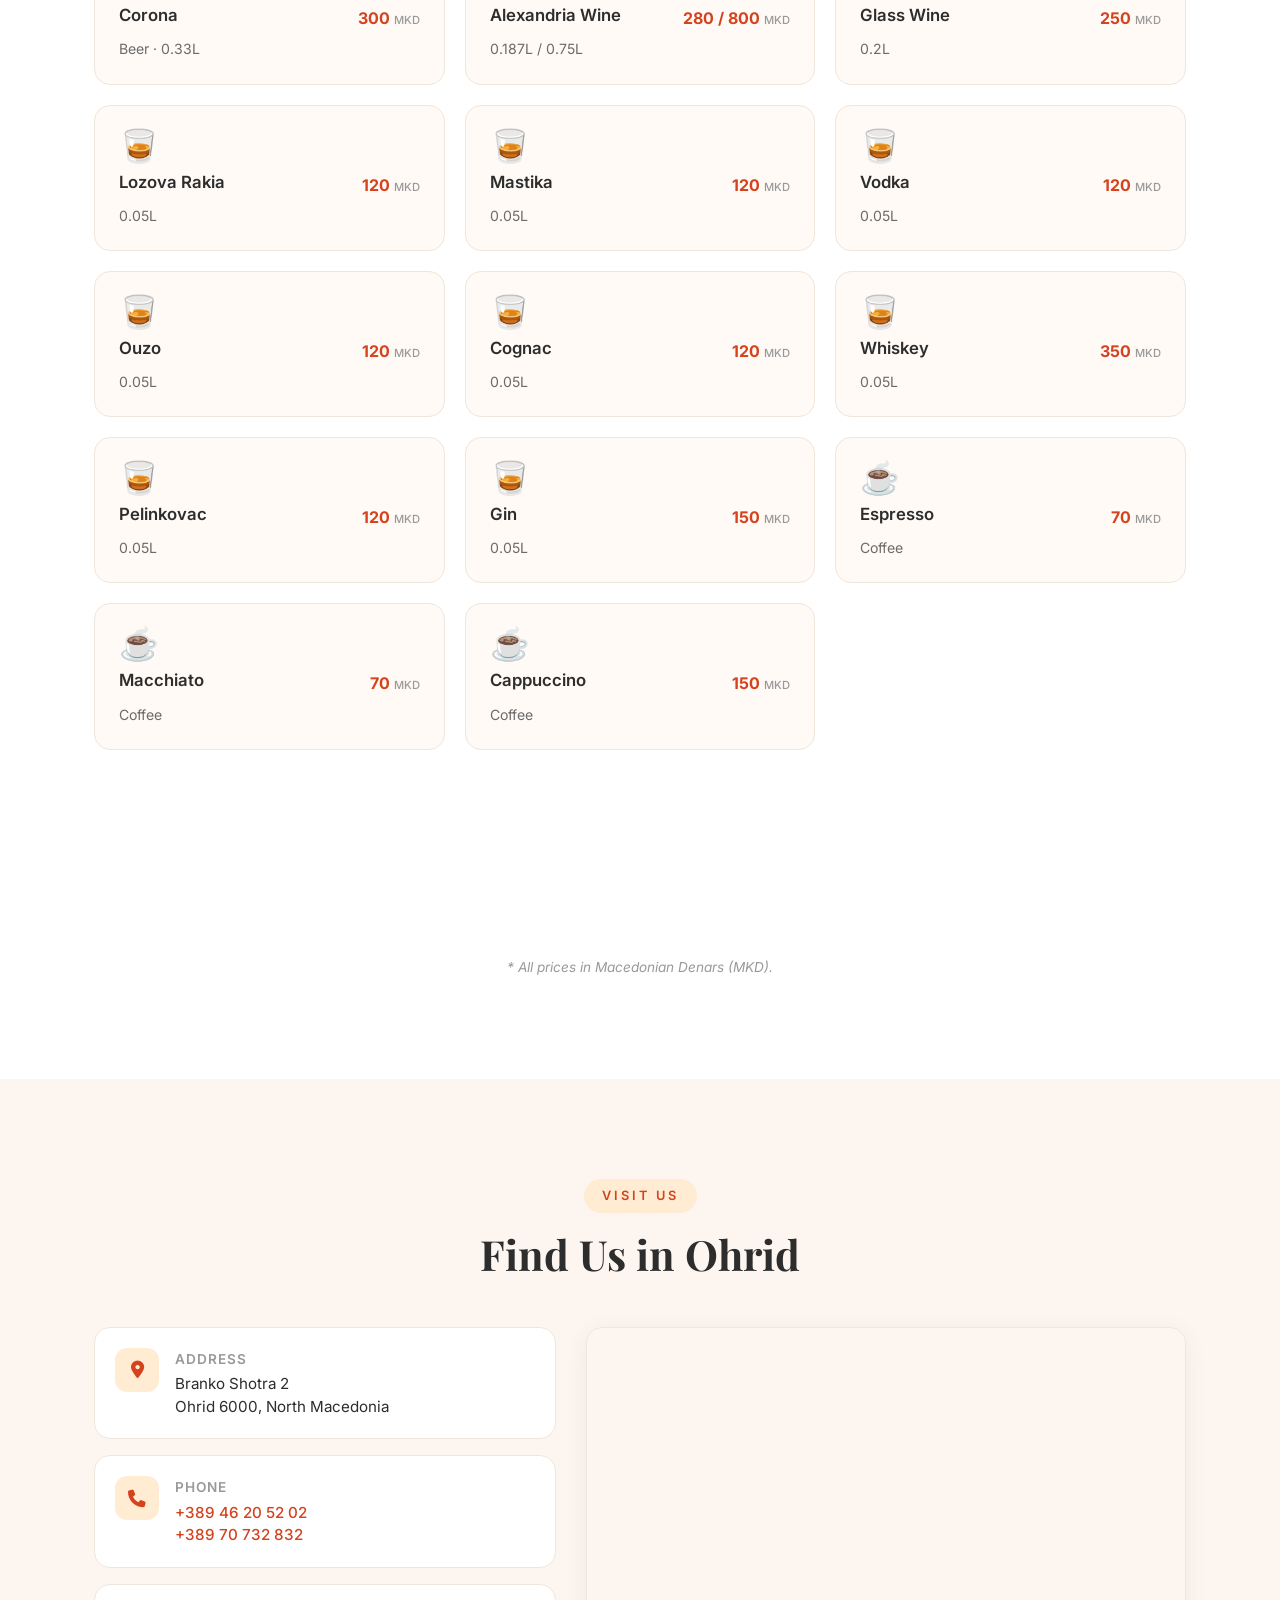
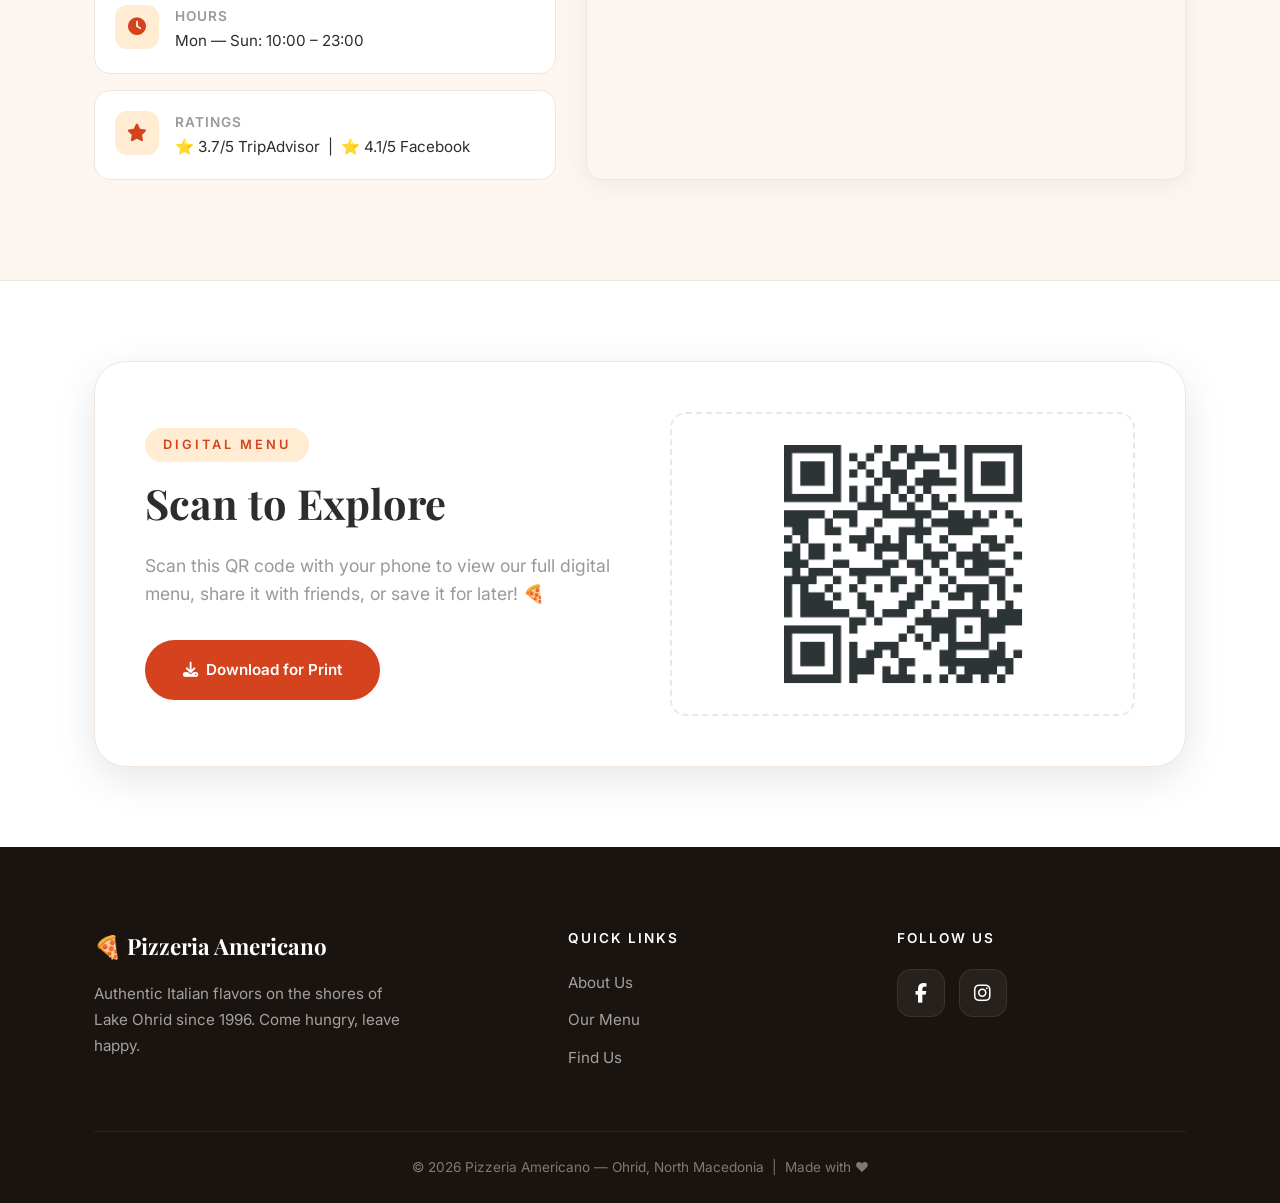
==== commit 5695c5a2: "Add new QR code section and digital menu assets" ====
--- a/index.html
+++ b/index.html
@@ -3,28 +3,17 @@
 <head>
     <meta charset="UTF-8">
     <meta name="viewport" content="width=device-width, initial-scale=1.0">
-
-    <!-- SEO: Title shown in Google results and browser tab -->
     <title>Pizzeria Americano — Authentic Pizza in Ohrid, North Macedonia</title>
-
-    <!-- SEO: Description shown under title in Google results -->
-    <meta name="description" content="Pizzeria Americano in Ohrid serves authentic Italian pizza, pasta, and more. Affordable prices, cozy atmosphere, located near the city center on Petar Čaulev BR.31.">
-
-    <!-- Open Graph: Makes link look good when shared on Facebook/WhatsApp -->
+    <link rel="icon" href="data:image/svg+xml,<svg xmlns='http://www.w3.org/2000/svg' viewBox='0 0 100 100'><text y='.9em' font-size='90'>🍕</text></svg>">
+    <meta name="description" content="Pizzeria Americano in Ohrid serves authentic Italian pizza, pasta, and more. Affordable prices, cozy atmosphere, located on Branko Shotra 2. Est. 1996.">
     <meta property="og:title" content="Pizzeria Americano — Ohrid">
     <meta property="og:description" content="Authentic Italian pizza & pasta in the heart of Ohrid, North Macedonia.">
     <meta property="og:image" content="images/hero.png">
     <meta property="og:type" content="website">
-
-    <!-- Stylesheet -->
     <link rel="stylesheet" href="style.css">
-
-    <!-- Google Fonts (premium typography) -->
     <link rel="preconnect" href="https://fonts.googleapis.com">
     <link rel="preconnect" href="https://fonts.gstatic.com" crossorigin>
     <link href="https://fonts.googleapis.com/css2?family=Playfair+Display:wght@600;700;800&family=Inter:wght@300;400;500;600;700&display=swap" rel="stylesheet">
-
-    <!-- Font Awesome for social media & UI icons (free CDN) -->
     <link rel="stylesheet" href="https://cdnjs.cloudflare.com/ajax/libs/font-awesome/6.5.0/css/all.min.css">
 </head>
 <body>
@@ -49,7 +38,7 @@
     <header id="hero">
         <div class="hero-overlay"></div>
         <div class="hero-content">
-            <p class="hero-badge">🇮🇹 Est. in Ohrid</p>
+            <p class="hero-badge">🇮🇹 Est. 1996 · Ohrid</p>
             <h1>Pizzeria Americano</h1>
             <p class="hero-subtitle">Authentic Italian Pizza on the Shores of Lake Ohrid</p>
             <div class="hero-buttons">
@@ -72,9 +61,9 @@
             <div class="about-content">
                 <div class="about-text">
                     <p>
-                        Nestled in the heart of beautiful Ohrid, on Petar Čaulev BR.31, 
+                        Nestled in the heart of beautiful Ohrid, on Branko Shotra 2, 
                         Pizzeria Americano has been delighting locals and visitors with 
-                        authentic Italian flavors. Our handcrafted pizzas, fresh pastas, 
+                        authentic Italian flavors since 1996. Our handcrafted pizzas, fresh pastas, 
                         and warm hospitality make every meal a memorable experience.
                     </p>
                     <p>
@@ -82,7 +71,6 @@
                         stunning Lake Ohrid, or simply craving the perfect pizza — we're 
                         here to serve you with love and tradition.
                     </p>
-                    <!-- CHANGE THIS: Write your own story! -->
                     <div class="about-features">
                         <div class="feature">
                             <i class="fas fa-pizza-slice"></i>
@@ -115,337 +103,32 @@
             <div class="section-header">
                 <span class="section-tag">What We Serve</span>
                 <h2>Our Menu</h2>
-                <p class="section-subtitle">Fresh ingredients, authentic recipes — two sizes available 🇮🇹</p>
+                <p class="section-subtitle">Fresh ingredients, authentic recipes 🇮🇹</p>
+            </div>
+
+            <!-- Category Filter Tabs -->
+            <div class="menu-tabs" id="menuTabs">
+                <button class="menu-tab active" data-cat="all">All</button>
+                <button class="menu-tab" data-cat="pizza">🍕 Pizza</button>
+                <button class="menu-tab" data-cat="pasta">🍝 Pasta</button>
+                <button class="menu-tab" data-cat="grill">🔥 Grill</button>
+                <button class="menu-tab" data-cat="breakfast">🍳 Breakfast</button>
+                <button class="menu-tab" data-cat="salads">🥗 Salads</button>
+                <button class="menu-tab" data-cat="drinks">🥤 Drinks</button>
             </div>
 
             <!-- Size Legend -->
-            <div class="size-legend">
-                <span>Prices shown as: <strong>Regular</strong> / <strong>Family</strong></span>
-            </div>
-
-            <!-- MENU ITEMS GRID -->
+            <div class="size-legend" id="sizeLegend">
+                <span>Pizza prices shown as: <strong>Small</strong> / <strong>Large</strong></span>
+            </div>
+
+            <!-- Dynamic Menu Grid -->
             <div class="menu-grid" id="menuGrid">
-
-                <!-- 1. MARGARITA -->
-                <div class="menu-item" data-category="pizza">
-                    <div class="menu-item-svg">
-                        <svg viewBox="0 0 120 120" xmlns="http://www.w3.org/2000/svg">
-                            <circle cx="60" cy="60" r="55" fill="#D4421E" opacity="0.07"/>
-                            <circle cx="60" cy="60" r="55" fill="none" stroke="#F5A623" stroke-width="3" opacity="0.20"/>
-                            <circle cx="35" cy="40" r="10" fill="#E8654A" opacity="0.18"/>
-                            <circle cx="80" cy="35" r="12" fill="#E8654A" opacity="0.15"/>
-                            <circle cx="50" cy="85" r="14" fill="#E8654A" opacity="0.12"/>
-                            <circle cx="90" cy="75" r="9" fill="#E8654A" opacity="0.14"/>
-                            <circle cx="60" cy="58" r="15" fill="#F5A623" opacity="0.12"/>
-                            <path d="M25 55 Q35 40 45 55 Q35 62 25 55Z" fill="#2E7D32" opacity="0.22"/>
-                            <path d="M75 70 Q85 58 95 70 Q85 76 75 70Z" fill="#2E7D32" opacity="0.18"/>
-                            <path d="M55 25 Q62 15 69 25 Q62 30 55 25Z" fill="#2E7D32" opacity="0.15"/>
-                        </svg>
-                    </div>
-                    <div class="menu-item-header">
-                        <h4>Margarita</h4>
-                        <span class="price">330 / 370</span>
-                    </div>
-                    <p>🍅 Tomato sauce · 🧀 Cheese</p>
-                </div>
-
-                <!-- 2. NAPOLITANA -->
-                <div class="menu-item" data-category="pizza">
-                    <div class="menu-item-svg">
-                        <svg viewBox="0 0 120 120" xmlns="http://www.w3.org/2000/svg">
-                            <circle cx="60" cy="60" r="55" fill="#8B6914" opacity="0.06"/>
-                            <circle cx="60" cy="60" r="55" fill="none" stroke="#A67C00" stroke-width="3" opacity="0.18"/>
-                            <path d="M20 50 Q20 28 40 28 Q40 50 20 50Z" fill="#8B6914" opacity="0.22" transform="rotate(-10 30 39)"/>
-                            <rect x="27" y="50" width="6" height="16" rx="3" fill="#8B6914" opacity="0.18"/>
-                            <path d="M65 40 Q65 20 85 20 Q85 40 65 40Z" fill="#A67C00" opacity="0.18" transform="rotate(8 75 30)"/>
-                            <rect x="72" y="40" width="6" height="14" rx="3" fill="#A67C00" opacity="0.15"/>
-                            <path d="M40 85 Q40 70 55 70 Q55 85 40 85Z" fill="#8B6914" opacity="0.14"/>
-                            <rect x="45" y="85" width="5" height="12" rx="2.5" fill="#8B6914" opacity="0.12"/>
-                            <path d="M85 75 L100 60 L110 80Z" fill="#F5A623" opacity="0.12"/>
-                        </svg>
-                    </div>
-                    <div class="menu-item-header">
-                        <h4>Napolitana</h4>
-                        <span class="price">350 / 400</span>
-                    </div>
-                    <p>🍅 Tomato sauce · 🧀 Cheese · 🍄 Mushrooms</p>
-                </div>
-
-                <!-- 3. CARDINALE -->
-                <div class="menu-item" data-category="pizza">
-                    <div class="menu-item-svg">
-                        <svg viewBox="0 0 120 120" xmlns="http://www.w3.org/2000/svg">
-                            <circle cx="60" cy="60" r="55" fill="#E8998A" opacity="0.08"/>
-                            <circle cx="60" cy="60" r="55" fill="none" stroke="#D4421E" stroke-width="3" opacity="0.18"/>
-                            <ellipse cx="35" cy="40" rx="22" ry="12" fill="#E8998A" opacity="0.25" transform="rotate(-20 35 40)"/>
-                            <ellipse cx="85" cy="50" rx="20" ry="10" fill="#E8998A" opacity="0.20" transform="rotate(15 85 50)"/>
-                            <ellipse cx="50" cy="80" rx="24" ry="10" fill="#E8998A" opacity="0.15" transform="rotate(-8 50 80)"/>
-                            <circle cx="30" cy="38" r="2.5" fill="#D4421E" opacity="0.20"/>
-                            <circle cx="82" cy="48" r="2" fill="#D4421E" opacity="0.18"/>
-                            <circle cx="45" cy="78" r="1.8" fill="#D4421E" opacity="0.15"/>
-                            <circle cx="70" cy="30" r="2" fill="#D4421E" opacity="0.12"/>
-                        </svg>
-                    </div>
-                    <div class="menu-item-header">
-                        <h4>Cardinale</h4>
-                        <span class="price">350 / 400</span>
-                    </div>
-                    <p>🍅 Tomato sauce · 🧀 Cheese · 🍗 Chicken ham</p>
-                </div>
-
-                <!-- 4. MAFIOSI -->
-                <div class="menu-item" data-category="pizza">
-                    <div class="menu-item-svg">
-                        <svg viewBox="0 0 120 120" xmlns="http://www.w3.org/2000/svg">
-                            <circle cx="60" cy="60" r="55" fill="#5D4037" opacity="0.06"/>
-                            <circle cx="60" cy="60" r="55" fill="none" stroke="#795548" stroke-width="3" opacity="0.18"/>
-                            <rect x="15" y="30" width="35" height="8" rx="4" fill="#795548" opacity="0.22" transform="rotate(-15 32 34)"/>
-                            <rect x="55" y="25" width="40" height="7" rx="3.5" fill="#795548" opacity="0.18" transform="rotate(10 75 28)"/>
-                            <rect x="25" y="80" width="30" height="7" rx="3.5" fill="#795548" opacity="0.14" transform="rotate(5 40 83)"/>
-                            <path d="M25 65 Q25 48 42 48 Q42 65 25 65Z" fill="#8B6914" opacity="0.20"/>
-                            <rect x="30" y="65" width="5" height="12" rx="2.5" fill="#8B6914" opacity="0.16"/>
-                            <path d="M75 70 Q75 55 90 55 Q90 70 75 70Z" fill="#A67C00" opacity="0.16"/>
-                            <rect x="80" y="70" width="5" height="10" rx="2.5" fill="#A67C00" opacity="0.12"/>
-                        </svg>
-                    </div>
-                    <div class="menu-item-header">
-                        <h4>Mafiosi</h4>
-                        <span class="price">370 / 430</span>
-                    </div>
-                    <p>🍅 Tomato sauce · 🧀 Cheese · 🥓 Smoked meat · 🍄 Mushrooms</p>
-                </div>
-
-                <!-- 5. VEGETARIA -->
-                <div class="menu-item" data-category="pizza">
-                    <div class="menu-item-svg">
-                        <svg viewBox="0 0 120 120" xmlns="http://www.w3.org/2000/svg">
-                            <circle cx="60" cy="60" r="55" fill="#4CAF50" opacity="0.06"/>
-                            <circle cx="60" cy="60" r="55" fill="none" stroke="#2E7D32" stroke-width="3" opacity="0.18"/>
-                            <path d="M15 45 Q8 28 25 22 Q32 38 20 52Z" fill="#F44336" opacity="0.20"/>
-                            <path d="M90 30 Q84 15 100 10 Q105 25 95 38Z" fill="#E53935" opacity="0.16"/>
-                            <path d="M70 30 Q70 15 85 15 Q85 30 70 30Z" fill="#8B6914" opacity="0.18"/>
-                            <rect x="75" y="30" width="5" height="12" rx="2.5" fill="#8B6914" opacity="0.14"/>
-                            <circle cx="40" cy="80" r="14" fill="none" stroke="#7B1FA2" stroke-width="3" opacity="0.16"/>
-                            <circle cx="40" cy="80" r="8" fill="none" stroke="#9C27B0" stroke-width="2.5" opacity="0.12"/>
-                            <circle cx="90" cy="70" r="10" fill="#33691E" opacity="0.20"/>
-                            <circle cx="90" cy="70" r="4" fill="#FFFAF6" opacity="0.18"/>
-                            <path d="M15 75 Q28 60 40 75 Q28 82 15 75Z" fill="#2E7D32" opacity="0.18"/>
-                            <path d="M65 90 Q75 80 85 90 Q75 96 65 90Z" fill="#388E3C" opacity="0.14"/>
-                        </svg>
-                    </div>
-                    <div class="menu-item-header">
-                        <h4>Vegetaria</h4>
-                        <span class="price">370 / 430</span>
-                    </div>
-                    <p>🍅 Tomato sauce · 🧀 Cheese · 🍄 Mushrooms · 🧅 Onion · 🌶️ Peppers</p>
-                </div>
-
-                <!-- 6. BOLOGNESE -->
-                <div class="menu-item" data-category="pizza">
-                    <div class="menu-item-svg">
-                        <svg viewBox="0 0 120 120" xmlns="http://www.w3.org/2000/svg">
-                            <circle cx="60" cy="60" r="55" fill="#D4421E" opacity="0.06"/>
-                            <circle cx="60" cy="60" r="55" fill="none" stroke="#D4421E" stroke-width="3" opacity="0.16"/>
-                            <circle cx="25" cy="35" r="6" fill="#795548" opacity="0.22"/>
-                            <circle cx="42" cy="28" r="5" fill="#795548" opacity="0.18"/>
-                            <circle cx="60" cy="38" r="7" fill="#795548" opacity="0.20"/>
-                            <circle cx="80" cy="30" r="4.5" fill="#795548" opacity="0.16"/>
-                            <circle cx="95" cy="42" r="6" fill="#795548" opacity="0.14"/>
-                            <circle cx="35" cy="50" r="5" fill="#795548" opacity="0.16"/>
-                            <circle cx="75" cy="48" r="5.5" fill="#795548" opacity="0.12"/>
-                            <circle cx="50" cy="45" r="4" fill="#795548" opacity="0.14"/>
-                            <circle cx="15" cy="55" r="4.5" fill="#795548" opacity="0.10"/>
-                            <ellipse cx="55" cy="85" rx="22" ry="16" fill="#FFF9C4" opacity="0.25"/>
-                            <circle cx="55" cy="83" r="9" fill="#F5A623" opacity="0.22"/>
-                        </svg>
-                    </div>
-                    <div class="menu-item-header">
-                        <h4>Bolognese</h4>
-                        <span class="price">370 / 430</span>
-                    </div>
-                    <p>🍅 Tomato sauce · 🧀 Cheese · 🥩 Minced meat · 🥚 Egg</p>
-                </div>
-
-                <!-- 7. CAPRICIOSA -->
-                <div class="menu-item" data-category="pizza">
-                    <div class="menu-item-svg">
-                        <svg viewBox="0 0 120 120" xmlns="http://www.w3.org/2000/svg">
-                            <circle cx="60" cy="60" r="55" fill="#E8654A" opacity="0.06"/>
-                            <circle cx="60" cy="60" r="55" fill="none" stroke="#E8654A" stroke-width="3" opacity="0.16"/>
-                            <ellipse cx="30" cy="35" rx="20" ry="10" fill="#E8998A" opacity="0.25" transform="rotate(-12 30 35)"/>
-                            <ellipse cx="85" cy="80" rx="18" ry="8" fill="#E8998A" opacity="0.18" transform="rotate(8 85 80)"/>
-                            <path d="M65 25 Q65 10 82 10 Q82 25 65 25Z" fill="#8B6914" opacity="0.22"/>
-                            <rect x="71" y="25" width="5" height="14" rx="2.5" fill="#8B6914" opacity="0.18"/>
-                            <path d="M20 75 Q20 62 32 62 Q32 75 20 75Z" fill="#A67C00" opacity="0.18"/>
-                            <rect x="23" y="75" width="5" height="10" rx="2.5" fill="#A67C00" opacity="0.14"/>
-                            <path d="M55 90 Q55 78 68 78 Q68 90 55 90Z" fill="#8B6914" opacity="0.14"/>
-                            <rect x="59" y="90" width="4" height="8" rx="2" fill="#8B6914" opacity="0.10"/>
-                        </svg>
-                    </div>
-                    <div class="menu-item-header">
-                        <h4>Capriciosa</h4>
-                        <span class="price">370 / 420</span>
-                    </div>
-                    <p>🍅 Tomato sauce · 🧀 Cheese · 🍗 Chicken ham · 🍄 Mushrooms</p>
-                    <span class="menu-badge popular">Popular</span>
-                </div>
-
-                <!-- 8. ISTANBUL -->
-                <div class="menu-item" data-category="pizza">
-                    <div class="menu-item-svg">
-                        <svg viewBox="0 0 120 120" xmlns="http://www.w3.org/2000/svg">
-                            <circle cx="60" cy="60" r="55" fill="#FF6F00" opacity="0.06"/>
-                            <circle cx="60" cy="60" r="55" fill="none" stroke="#FF6F00" stroke-width="3" opacity="0.18"/>
-                            <path d="M18 30 Q38 20 38 50 Q22 50 18 30Z" fill="#FF6F00" opacity="0.22"/>
-                            <polygon points="55,15 59,28 72,28 62,35 65,48 55,40 45,48 48,35 38,28 51,28" fill="#FF8F00" opacity="0.18"/>
-                            <ellipse cx="85" cy="50" rx="16" ry="12" fill="#FFF9C4" opacity="0.22"/>
-                            <circle cx="85" cy="48" r="6" fill="#F5A623" opacity="0.18"/>
-                            <path d="M25 72 Q25 58 40 58 Q40 72 25 72Z" fill="#8B6914" opacity="0.16"/>
-                            <rect x="30" y="72" width="5" height="10" rx="2.5" fill="#8B6914" opacity="0.12"/>
-                            <circle cx="70" cy="88" r="14" fill="#FAFAFA" opacity="0.15"/>
-                            <path d="M60 88 Q70 78 80 88" fill="none" stroke="#E0E0E0" stroke-width="3" opacity="0.18"/>
-                            <path d="M63 92 Q70 84 77 92" fill="none" stroke="#EEEEEE" stroke-width="2" opacity="0.14"/>
-                        </svg>
-                    </div>
-                    <div class="menu-item-header">
-                        <h4>Istanbul</h4>
-                        <span class="price">400 / 450</span>
-                    </div>
-                    <p>🍅 Tomato sauce · 🧀 Cheese · 🍗 Chicken ham · 🍄 Mushrooms · 🥚 Egg · 🍦 Sour cream</p>
-                </div>
-
-                <!-- 9. ORIENTAL -->
-                <div class="menu-item" data-category="pizza">
-                    <div class="menu-item-svg">
-                        <svg viewBox="0 0 120 120" xmlns="http://www.w3.org/2000/svg">
-                            <circle cx="60" cy="60" r="55" fill="#B71C1C" opacity="0.05"/>
-                            <circle cx="60" cy="60" r="55" fill="none" stroke="#C62828" stroke-width="3" opacity="0.18"/>
-                            <circle cx="28" cy="38" r="14" fill="#C62828" opacity="0.20"/>
-                            <circle cx="28" cy="38" r="9" fill="#E53935" opacity="0.12"/>
-                            <circle cx="80" cy="30" r="12" fill="#C62828" opacity="0.16"/>
-                            <circle cx="80" cy="30" r="8" fill="#E53935" opacity="0.10"/>
-                            <circle cx="50" cy="75" r="15" fill="#B71C1C" opacity="0.14"/>
-                            <circle cx="50" cy="75" r="10" fill="#D32F2F" opacity="0.08"/>
-                            <circle cx="95" cy="65" r="10" fill="#C62828" opacity="0.12"/>
-                            <circle cx="90" cy="85" r="5" fill="#795548" opacity="0.20"/>
-                            <circle cx="100" cy="78" r="4" fill="#795548" opacity="0.16"/>
-                            <circle cx="85" cy="92" r="4.5" fill="#795548" opacity="0.14"/>
-                            <circle cx="15" cy="70" r="3.5" fill="#795548" opacity="0.12"/>
-                        </svg>
-                    </div>
-                    <div class="menu-item-header">
-                        <h4>Oriental</h4>
-                        <span class="price">370 / 430</span>
-                    </div>
-                    <p>🍅 Tomato sauce · 🧀 Cheese · 🌶️ Beef pepperoni · 🥩 Minced meat</p>
-                </div>
-
-                <!-- 10. QUATTRO STAGIONI -->
-                <div class="menu-item" data-category="pizza">
-                    <div class="menu-item-svg">
-                        <svg viewBox="0 0 120 120" xmlns="http://www.w3.org/2000/svg">
-                            <circle cx="60" cy="60" r="55" fill="none" stroke="#F5A623" stroke-width="3" opacity="0.20"/>
-                            <line x1="60" y1="5" x2="60" y2="115" stroke="#F5A623" stroke-width="2" opacity="0.15"/>
-                            <line x1="5" y1="60" x2="115" y2="60" stroke="#F5A623" stroke-width="2" opacity="0.15"/>
-                            <rect x="68" y="22" width="28" height="7" rx="3.5" fill="#795548" opacity="0.22" transform="rotate(-12 82 25)"/>
-                            <rect x="70" y="38" width="22" height="6" rx="3" fill="#795548" opacity="0.16" transform="rotate(8 81 41)"/>
-                            <path d="M18 28 Q18 14 32 14 Q32 28 18 28Z" fill="#8B6914" opacity="0.22"/>
-                            <rect x="22" y="28" width="5" height="12" rx="2.5" fill="#8B6914" opacity="0.18"/>
-                            <path d="M18 72 Q28 62 45 72 Q38 82 18 72Z" fill="#1565C0" opacity="0.18"/>
-                            <path d="M22 80 Q30 74 38 80" fill="none" stroke="#1565C0" stroke-width="2" opacity="0.12"/>
-                            <circle cx="82" cy="82" r="12" fill="none" stroke="#7B1FA2" stroke-width="3" opacity="0.18"/>
-                            <circle cx="82" cy="82" r="6" fill="none" stroke="#9C27B0" stroke-width="2" opacity="0.12"/>
-                        </svg>
-                    </div>
-                    <div class="menu-item-header">
-                        <h4>Quattro Stagioni</h4>
-                        <span class="price">400 / 450</span>
-                    </div>
-                    <p>🍅 Tomato sauce · 🧀 Cheese · 🥓 Smoked meat · 🍄 Mushrooms · 🐟 Tuna · 🧅 Onion</p>
-                </div>
-
-                <!-- 11. AMERICANO SPECIAL -->
-                <div class="menu-item special" data-category="pizza">
-                    <div class="menu-item-svg">
-                        <svg viewBox="0 0 120 120" xmlns="http://www.w3.org/2000/svg">
-                            <circle cx="60" cy="60" r="56" fill="none" stroke="#F5A623" stroke-width="4" opacity="0.25"/>
-                            <circle cx="60" cy="60" r="48" fill="none" stroke="#D4421E" stroke-width="2.5" opacity="0.15"/>
-                            <circle cx="60" cy="60" r="40" fill="#D4421E" opacity="0.06"/>
-                            <polygon points="60,5 66,20 82,20 69,30 74,46 60,36 46,46 51,30 38,20 54,20" fill="#F5A623" opacity="0.22"/>
-                            <ellipse cx="28" cy="55" rx="18" ry="10" fill="#E8998A" opacity="0.20" transform="rotate(-10 28 55)"/>
-                            <path d="M75 38 Q75 22 92 22 Q92 38 75 38Z" fill="#8B6914" opacity="0.18"/>
-                            <rect x="81" y="38" width="5" height="12" rx="2.5" fill="#8B6914" opacity="0.14"/>
-                            <circle cx="92" cy="75" r="8" fill="#33691E" opacity="0.18"/>
-                            <circle cx="92" cy="75" r="3" fill="#FFFAF6" opacity="0.15"/>
-                            <rect x="20" y="82" width="30" height="6" rx="3" fill="#795548" opacity="0.16" transform="rotate(-5 35 85)"/>
-                            <ellipse cx="70" cy="90" rx="16" ry="8" fill="#E8998A" opacity="0.14" transform="rotate(5 70 90)"/>
-                        </svg>
-                    </div>
-                    <div class="menu-item-header">
-                        <h4>Americano Special ⭐</h4>
-                        <span class="price">420 / 470</span>
-                    </div>
-                    <p>🍅 Tomato sauce · 🧀 Cheese · 🍗 Chicken ham · 🍄 Mushrooms · 🥓 Smoked meat · 🫒 Olive · 🍗 Chicken breast</p>
-                    <span class="menu-badge house">House Special</span>
-                </div>
-
-                <!-- 12. TONNO -->
-                <div class="menu-item" data-category="pizza">
-                    <div class="menu-item-svg">
-                        <svg viewBox="0 0 120 120" xmlns="http://www.w3.org/2000/svg">
-                            <circle cx="60" cy="60" r="55" fill="#1565C0" opacity="0.05"/>
-                            <circle cx="60" cy="60" r="55" fill="none" stroke="#1565C0" stroke-width="3" opacity="0.18"/>
-                            <path d="M10 50 Q35 25 70 42 Q50 50 70 58 Q35 75 10 50Z" fill="#1565C0" opacity="0.16"/>
-                            <circle cx="22" cy="48" r="3" fill="#0D47A1" opacity="0.22"/>
-                            <path d="M70 42 Q88 28 88 62 Q88 58 70 58Z" fill="#1976D2" opacity="0.12"/>
-                            <circle cx="88" cy="78" r="12" fill="none" stroke="#7B1FA2" stroke-width="3" opacity="0.18"/>
-                            <circle cx="88" cy="78" r="7" fill="none" stroke="#9C27B0" stroke-width="2" opacity="0.12"/>
-                            <path d="M10 90 Q25 82 40 90 Q55 98 70 90 Q85 82 100 90" fill="none" stroke="#1565C0" stroke-width="2" opacity="0.12"/>
-                            <path d="M15 100 Q30 92 45 100 Q60 108 75 100 Q90 92 105 100" fill="none" stroke="#1976D2" stroke-width="1.5" opacity="0.08"/>
-                        </svg>
-                    </div>
-                    <div class="menu-item-header">
-                        <h4>Tonno</h4>
-                        <span class="price">400 / 450</span>
-                    </div>
-                    <p>🍅 Tomato sauce · 🧀 Cheese · 🐟 Tuna · 🧅 Onion</p>
-                </div>
-
-                <!-- 13. FRUTTI DI MARE -->
-                <div class="menu-item" data-category="pizza">
-                    <div class="menu-item-svg">
-                        <svg viewBox="0 0 120 120" xmlns="http://www.w3.org/2000/svg">
-                            <circle cx="60" cy="60" r="55" fill="#0277BD" opacity="0.05"/>
-                            <circle cx="60" cy="60" r="55" fill="none" stroke="#0277BD" stroke-width="3" opacity="0.18"/>
-                            <path d="M15 35 Q28 22 38 30 Q32 40 22 44Z" fill="#E8654A" opacity="0.22"/>
-                            <path d="M22 44 Q16 55 22 62" fill="none" stroke="#E8654A" stroke-width="3" opacity="0.16"/>
-                            <circle cx="18" cy="62" r="2" fill="#E8654A" opacity="0.14"/>
-                            <path d="M75 20 Q82 8 90 20 L82 35Z" fill="#F5A623" opacity="0.20"/>
-                            <line x1="78" y1="20" x2="82" y2="33" stroke="#E8A317" stroke-width="1" opacity="0.18"/>
-                            <line x1="82" y1="16" x2="84" y2="33" stroke="#E8A317" stroke-width="1" opacity="0.18"/>
-                            <line x1="86" y1="20" x2="85" y2="33" stroke="#E8A317" stroke-width="1" opacity="0.18"/>
-                            <path d="M30 78 Q40 62 58 68 Q48 78 58 92" fill="none" stroke="#7B1FA2" stroke-width="3.5" opacity="0.16"/>
-                            <circle cx="30" cy="78" r="2.5" fill="#7B1FA2" opacity="0.14"/>
-                            <circle cx="40" cy="68" r="2" fill="#7B1FA2" opacity="0.12"/>
-                            <path d="M5 100 Q20 90 35 100 Q50 110 65 100 Q80 90 95 100 Q110 110 120 100" fill="none" stroke="#0277BD" stroke-width="2.5" opacity="0.14"/>
-                            <path d="M0 108 Q15 100 30 108 Q45 116 60 108 Q75 100 90 108 Q105 116 120 108" fill="none" stroke="#0288D1" stroke-width="2" opacity="0.10"/>
-                            <circle cx="95" cy="50" r="6" fill="#0277BD" opacity="0.12"/>
-                            <circle cx="105" cy="40" r="4" fill="#0288D1" opacity="0.10"/>
-                            <circle cx="88" cy="62" r="5" fill="#0277BD" opacity="0.08"/>
-                        </svg>
-                    </div>
-                    <div class="menu-item-header">
-                        <h4>Frutti di Mare</h4>
-                        <span class="price">600 / 750</span>
-                    </div>
-                    <p>🍅 Tomato sauce · 🧀 Cheese · 🦐 Sea fruit</p>
-                    <span class="menu-badge premium">Premium</span>
-                </div>
-
+                <!-- Rendered by script.js from menu-data.js -->
             </div>
 
             <p class="menu-note">
-                * All prices in Macedonian Denars (MKD). Prices shown as Regular / Family size.
+                * All prices in Macedonian Denars (MKD).
             </p>
         </div>
     </section>
@@ -463,14 +146,14 @@
                         <div class="info-icon"><i class="fas fa-map-marker-alt"></i></div>
                         <div>
                             <h4>Address</h4>
-                            <p>Petar Čaulev BR.31<br>Ohrid, North Macedonia</p>
+                            <p>Branko Shotra 2<br>Ohrid 6000, North Macedonia</p>
                         </div>
                     </div>
                     <div class="info-card">
                         <div class="info-icon"><i class="fas fa-phone"></i></div>
                         <div>
                             <h4>Phone</h4>
-                            <p><a href="tel:+38946205202">+389 46 20 52 02</a></p>
+                            <p><a href="tel:+38946205202">+389 46 20 52 02</a><br><a href="tel:+38970732832">+389 70 732 832</a></p>
                         </div>
                     </div>
                     <div class="info-card">
@@ -488,26 +171,35 @@
                         </div>
                     </div>
                 </div>
-                <!-- Google Maps Embed -->
                 <div class="map-container">
-                    <!--
-                        HOW TO GET YOUR OWN EMBED CODE:
-                        1. Go to maps.google.com
-                        2. Search for your restaurant
-                        3. Click "Share" → "Embed a map"
-                        4. Copy the <iframe> code and paste it here
-                    -->
                     <iframe
                         src="https://www.google.com/maps/embed?pb=!1m18!1m12!1m3!1d2989.5!2d20.7985!3d41.1128!2m3!1f0!2f0!3f0!3m2!1i1024!2i768!4f13.1!3m3!1m2!1s0x0%3A0x0!2sPizzeria%20Americano!5e0!3m2!1sen!2smk!4v1234567890"
-                        width="100%"
-                        height="100%"
-                        style="border:0;"
-                        allowfullscreen=""
-                        loading="lazy"
+                        width="100%" height="100%" style="border:0;"
+                        allowfullscreen="" loading="lazy"
                         referrerpolicy="no-referrer-when-downgrade"
                         title="Pizzeria Americano on Google Maps">
                     </iframe>
-                    <!-- CHANGE THIS: Replace the iframe src with your actual Google Maps embed URL -->
+                </div>
+            </div>
+        </div>
+    </section>
+
+    <!-- ==================== QR CODE SECTION ==================== -->
+    <section id="qr-code-section">
+        <div class="container">
+            <div class="qr-wrapper">
+                <div class="qr-content">
+                    <span class="section-tag">Digital Menu</span>
+                    <h2>Scan to Explore</h2>
+                    <p>Scan this QR code with your phone to view our full digital menu, share it with friends, or save it for later! 🍕</p>
+                    <div class="qr-actions">
+                        <a href="images/qr-code.png" download="Pizzeria-Americano-Menu-QR" class="btn btn-primary">
+                            <i class="fas fa-download"></i> Download for Print
+                        </a>
+                    </div>
+                </div>
+                <div class="qr-image-container">
+                    <img src="images/qr-code.png" alt="Pizzeria Americano Menu QR Code" loading="lazy">
                 </div>
             </div>
         </div>
@@ -519,7 +211,7 @@
             <div class="footer-grid">
                 <div class="footer-brand">
                     <h3>🍕 Pizzeria Americano</h3>
-                    <p>Authentic Italian flavors on the shores of Lake Ohrid since day one. Come hungry, leave happy.</p>
+                    <p>Authentic Italian flavors on the shores of Lake Ohrid since 1996. Come hungry, leave happy.</p>
                 </div>
                 <div class="footer-links">
                     <h4>Quick Links</h4>
@@ -531,17 +223,13 @@
                 </div>
                 <div class="footer-social">
                     <h4>Follow Us</h4>
-                    <!-- CHANGE THESE URLs to your actual pages! -->
                     <div class="social-links">
-                        <a href="https://www.facebook.com/PizzeriaAmericano" target="_blank" rel="noopener" aria-label="Facebook" title="Follow us on Facebook">
+                        <a href="https://www.facebook.com/PizzeriaAmericano" target="_blank" rel="noopener" aria-label="Facebook">
                             <i class="fab fa-facebook-f"></i>
                         </a>
-                        <a href="https://www.instagram.com/pizzeriaamericano_ohrid" target="_blank" rel="noopener" aria-label="Instagram" title="Follow us on Instagram">
+                        <a href="https://www.instagram.com/pizzeriaamericano_ohrid" target="_blank" rel="noopener" aria-label="Instagram">
                             <i class="fab fa-instagram"></i>
                         </a>
-                        <a href="https://www.tripadvisor.com/Restaurant_Review-g303864-d6600162-Reviews-Pizzeria_Americano-Ohrid_Southwestern_Region.html" target="_blank" rel="noopener" aria-label="TripAdvisor" title="See our TripAdvisor reviews">
-                            <i class="fab fa-tripadvisor"></i>
-                        </a>
                     </div>
                 </div>
             </div>
@@ -552,6 +240,7 @@
     </footer>
 
     <!-- JavaScript -->
+    <script src="menu-data.js"></script>
     <script src="script.js"></script>
 </body>
 </html>
--- a/style.css
+++ b/style.css
@@ -428,10 +428,46 @@
     background: var(--color-bg-alt);
 }
 
+/* Category Tabs */
+.menu-tabs {
+    display: flex;
+    justify-content: center;
+    flex-wrap: wrap;
+    gap: 10px;
+    margin-bottom: 2rem;
+}
+
+.menu-tab {
+    padding: 10px 22px;
+    border: 2px solid var(--color-border);
+    border-radius: var(--radius-full);
+    background: var(--color-bg-card);
+    color: var(--color-text);
+    font-family: var(--font-body);
+    font-size: 0.9rem;
+    font-weight: 500;
+    cursor: pointer;
+    transition: all var(--transition);
+}
+
+.menu-tab:hover {
+    border-color: var(--color-primary);
+    color: var(--color-primary);
+    transform: translateY(-2px);
+    box-shadow: var(--shadow);
+}
+
+.menu-tab.active {
+    background: var(--color-primary);
+    color: var(--color-white);
+    border-color: var(--color-primary);
+    box-shadow: 0 4px 15px rgba(212, 66, 30, 0.3);
+}
+
 /* Size Legend */
 .size-legend {
     text-align: center;
-    margin-bottom: 2.5rem;
+    margin-bottom: 2rem;
     font-size: 0.9rem;
     color: var(--color-text-light);
 }
@@ -457,27 +493,11 @@
     overflow: hidden;
 }
 
-/* SVG background illustration — full card coverage */
-.menu-item-svg {
-    position: absolute;
-    top: 50%;
-    left: 50%;
-    transform: translate(-50%, -50%);
-    width: 180px;
-    height: 180px;
-    pointer-events: none;
-    opacity: 1;
-    transition: opacity var(--transition), transform var(--transition);
-}
-
-.menu-item-svg svg {
-    width: 100%;
-    height: 100%;
-}
-
-.menu-item:hover .menu-item-svg {
-    opacity: 1;
-    transform: translate(-50%, -50%) scale(1.15) rotate(3deg);
+/* Emoji icon */
+.menu-item-icon {
+    font-size: 2rem;
+    margin-bottom: 10px;
+    line-height: 1;
 }
 
 .menu-item::before {
@@ -514,18 +534,12 @@
     border-color: var(--color-primary);
 }
 
-.menu-item.hidden {
-    display: none;
-}
-
 .menu-item-header {
     display: flex;
     justify-content: space-between;
     align-items: flex-start;
     margin-bottom: 6px;
     gap: 12px;
-    position: relative;
-    z-index: 1;
 }
 
 .menu-item h4 {
@@ -538,8 +552,6 @@
     font-size: 0.88rem;
     color: var(--color-text-light);
     line-height: 1.5;
-    position: relative;
-    z-index: 1;
 }
 
 .price {
@@ -547,6 +559,12 @@
     color: var(--color-primary);
     font-size: 1rem;
     white-space: nowrap;
+}
+
+.price small {
+    font-size: 0.7rem;
+    font-weight: 500;
+    color: var(--color-text-muted);
 }
 
 .menu-badge {
@@ -558,8 +576,6 @@
     padding: 4px 10px;
     border-radius: var(--radius-full);
     margin-top: 10px;
-    position: relative;
-    z-index: 1;
 }
 
 .menu-badge.popular {
@@ -761,6 +777,64 @@
 .footer-bottom p {
     font-size: 0.85rem;
     opacity: 0.5;
+}
+
+/* ========== QR CODE SECTION ========== */
+#qr-code-section {
+    padding: 80px 0;
+    background: linear-gradient(135deg, var(--color-bg-alt) 0%, #fff 100%);
+    border-top: 1px solid var(--color-border);
+}
+
+.qr-wrapper {
+    display: grid;
+    grid-template-columns: 1fr 1fr;
+    gap: 60px;
+    align-items: center;
+    background: #fff;
+    padding: 50px;
+    border-radius: calc(var(--radius) * 2);
+    box-shadow: var(--shadow-lg);
+    border: 1px solid var(--color-border);
+}
+
+.qr-content h2 {
+    margin-bottom: 1.5rem;
+}
+
+.qr-content p {
+    font-size: 1.1rem;
+    color: var(--color-text-muted);
+    line-height: 1.6;
+    margin-bottom: 2rem;
+}
+
+.qr-actions {
+    display: flex;
+    gap: 15px;
+}
+
+.qr-image-container {
+    display: flex;
+    justify-content: center;
+    align-items: center;
+    background: var(--color-bg-alt);
+    padding: 30px;
+    border-radius: var(--radius);
+    border: 2px dashed var(--color-border);
+    transition: all var(--transition);
+}
+
+.qr-image-container:hover {
+    border-color: var(--color-primary);
+    background: #fff;
+}
+
+.qr-image-container img {
+    width: 240px;
+    height: 240px;
+    display: block;
+    mix-blend-mode: multiply;
 }
 
 /* ========== MOBILE RESPONSIVE ========== */
@@ -837,6 +911,22 @@
         justify-content: center;
     }
 
+    .qr-wrapper {
+        grid-template-columns: 1fr;
+        gap: 40px;
+        padding: 30px;
+        text-align: center;
+    }
+
+    .qr-actions {
+        justify-content: center;
+    }
+
+    .qr-image-container img {
+        width: 200px;
+        height: 200px;
+    }
+
     .about-features {
         grid-template-columns: 1fr;
     }
